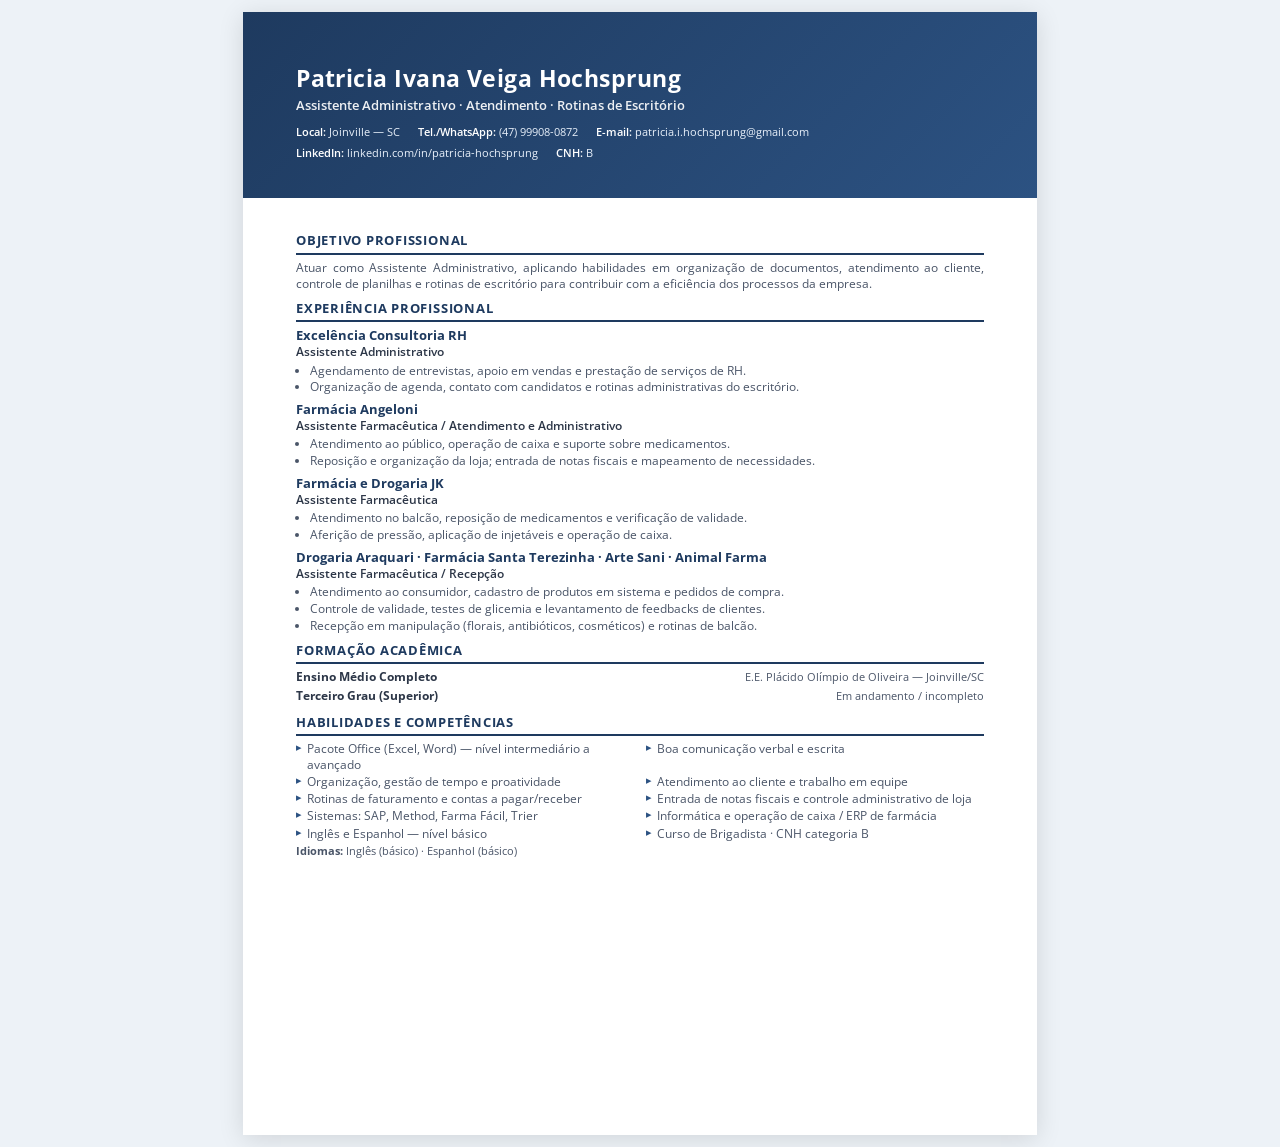
==== index.html @ de4c7642 "att" ====
<!DOCTYPE html>
<html lang="pt-BR">
<head>
  <meta charset="UTF-8">
  <meta name="viewport" content="width=device-width, initial-scale=1.0">
  <meta name="description" content="Currículo de Patricia Ivana Veiga Hochsprung — Assistente Administrativo">
  <title>Patricia Ivana Veiga Hochsprung — Currículo</title>
  <link rel="preconnect" href="https://fonts.googleapis.com">
  <link rel="preconnect" href="https://fonts.gstatic.com" crossorigin>
  <link href="https://fonts.googleapis.com/css2?family=Open+Sans:wght@400;600;700&display=swap" rel="stylesheet">
  <style>
    *, *::before, *::after { box-sizing: border-box; margin: 0; padding: 0; }

    :root {
      --azul: #1e3a5f;
      --azul-claro: #2c5282;
      --texto: #2d3748;
      --texto-suave: #4a5568;
      --borda: #e2e8f0;
      --fundo: #ffffff;
    }

    html {
      font-size: 9.5pt;
      -webkit-print-color-adjust: exact;
      print-color-adjust: exact;
    }

    body {
      font-family: "Open Sans", Arial, Helvetica, sans-serif;
      color: var(--texto);
      background: #edf2f7;
      line-height: 1.35;
    }

    .sheet {
      width: 210mm;
      min-height: 297mm;
      max-height: 297mm;
      margin: 12px auto;
      background: var(--fundo);
      box-shadow: 0 4px 24px rgba(0, 0, 0, 0.12);
      overflow: hidden;
      display: flex;
      flex-direction: column;
    }

    /* Cabeçalho */
    header {
      background: linear-gradient(135deg, var(--azul) 0%, var(--azul-claro) 100%);
      color: #fff;
      padding: 14mm 14mm 10mm;
      flex-shrink: 0;
    }

    header h1 {
      font-size: 17pt;
      font-weight: 700;
      letter-spacing: 0.02em;
      line-height: 1.2;
      margin-bottom: 4px;
    }

    header .titulo-cargo {
      font-size: 10pt;
      font-weight: 600;
      opacity: 0.92;
      margin-bottom: 10px;
    }

    .contato {
      display: flex;
      flex-wrap: wrap;
      gap: 6px 18px;
      font-size: 8.5pt;
      font-weight: 400;
    }

    .contato span,
    .contato a {
      color: #e8f0fa;
      text-decoration: none;
      white-space: nowrap;
    }

    .contato a:hover { text-decoration: underline; }

    .contato strong {
      color: #fff;
      font-weight: 600;
    }

    /* Corpo */
    main {
      padding: 9mm 14mm 11mm;
      flex: 1;
      display: flex;
      flex-direction: column;
      gap: 7px;
    }

    section h2 {
      font-size: 9.5pt;
      font-weight: 700;
      color: var(--azul);
      text-transform: uppercase;
      letter-spacing: 0.06em;
      border-bottom: 2px solid var(--azul);
      padding-bottom: 3px;
      margin-bottom: 5px;
    }

    section p,
    section li {
      font-size: 9pt;
      color: var(--texto);
    }

    .objetivo p {
      text-align: justify;
      color: var(--texto-suave);
      line-height: 1.4;
    }

    /* Experiência */
    .exp-item {
      margin-bottom: 6px;
    }

    .exp-item:last-child { margin-bottom: 0; }

    .exp-cabecalho {
      display: flex;
      justify-content: space-between;
      align-items: baseline;
      gap: 8px;
      flex-wrap: wrap;
      margin-bottom: 2px;
    }

    .exp-empresa {
      font-weight: 700;
      font-size: 9.5pt;
      color: var(--azul);
    }

    .exp-cargo {
      font-weight: 600;
      font-size: 9pt;
      color: var(--texto);
    }

    .exp-periodo {
      font-size: 8pt;
      color: var(--texto-suave);
      white-space: nowrap;
    }

    .exp-item ul {
      margin-left: 14px;
      padding-left: 0;
    }

    .exp-item li {
      margin-bottom: 1px;
      color: var(--texto-suave);
      line-height: 1.32;
    }

    /* Formação */
    .formacao-linha {
      display: flex;
      justify-content: space-between;
      align-items: baseline;
      gap: 6px;
      flex-wrap: wrap;
      font-size: 9pt;
      margin-bottom: 3px;
    }

    .formacao-linha strong { color: var(--texto); }

    .formacao-inst {
      color: var(--texto-suave);
      font-size: 8.5pt;
    }

    /* Habilidades em duas colunas */
    .skills-grid {
      display: grid;
      grid-template-columns: 1fr 1fr;
      gap: 2px 12px;
      list-style: none;
    }

    .skills-grid li {
      position: relative;
      padding-left: 11px;
      font-size: 8.8pt;
      color: var(--texto-suave);
      line-height: 1.3;
    }

    .skills-grid li::before {
      content: "▸";
      position: absolute;
      left: 0;
      color: var(--azul-claro);
      font-size: 8pt;
    }

    .extras {
      font-size: 8.5pt;
      color: var(--texto-suave);
      margin-top: 2px;
    }

    .extras span {
      display: inline-block;
      margin-right: 10px;
    }

    @page {
      size: A4 portrait;
      margin: 0;
    }

    @media print {
      body {
        background: #fff;
        margin: 0;
      }

      .sheet {
        width: 210mm;
        height: 297mm;
        max-height: 297mm;
        margin: 0;
        box-shadow: none;
        page-break-after: avoid;
        page-break-inside: avoid;
      }
    }

    @media screen and (max-width: 220mm) {
      .sheet {
        width: 100%;
        min-height: auto;
        max-height: none;
      }
    }
  </style>
</head>
<body>
  <article class="sheet">
    <header>
      <h1>Patricia Ivana Veiga Hochsprung</h1>
      <p class="titulo-cargo">Assistente Administrativo · Atendimento · Rotinas de Escritório</p>
      <div class="contato">
        <span><strong>Local:</strong> Joinville — SC</span>
        <span><strong>Tel./WhatsApp:</strong> <a href="tel:+55479999080872">(47) 99908-0872</a></span>
        <span><strong>E-mail:</strong> <a href="mailto:patricia.i.hochsprung@gmail.com">patricia.i.hochsprung@gmail.com</a></span>
        <span><strong>LinkedIn:</strong> <a href="https://www.linkedin.com/in/patricia-hochsprung" target="_blank" rel="noopener">linkedin.com/in/patricia-hochsprung</a></span>
        <span><strong>CNH:</strong> B</span>
      </div>
    </header>

    <main>
      <section class="objetivo">
        <h2>Objetivo Profissional</h2>
        <p>Atuar como Assistente Administrativo, aplicando habilidades em organização de documentos, atendimento ao cliente, controle de planilhas e rotinas de escritório para contribuir com a eficiência dos processos da empresa.</p>
      </section>

      <section>
        <h2>Experiência Profissional</h2>

        <div class="exp-item">
          <div class="exp-cabecalho">
            <div>
              <div class="exp-empresa">Excelência Consultoria RH</div>
              <div class="exp-cargo">Assistente Administrativo</div>
            </div>
          </div>
          <ul>
            <li>Agendamento de entrevistas, apoio em vendas e prestação de serviços de RH.</li>
            <li>Organização de agenda, contato com candidatos e rotinas administrativas do escritório.</li>
          </ul>
        </div>

        <div class="exp-item">
          <div class="exp-cabecalho">
            <div>
              <div class="exp-empresa">Farmácia Angeloni</div>
              <div class="exp-cargo">Assistente Farmacêutica / Atendimento e Administrativo</div>
            </div>
          </div>
          <ul>
            <li>Atendimento ao público, operação de caixa e suporte sobre medicamentos.</li>
            <li>Reposição e organização da loja; entrada de notas fiscais e mapeamento de necessidades.</li>
          </ul>
        </div>

        <div class="exp-item">
          <div class="exp-cabecalho">
            <div>
              <div class="exp-empresa">Farmácia e Drogaria JK</div>
              <div class="exp-cargo">Assistente Farmacêutica</div>
            </div>
          </div>
          <ul>
            <li>Atendimento no balcão, reposição de medicamentos e verificação de validade.</li>
            <li>Aferição de pressão, aplicação de injetáveis e operação de caixa.</li>
          </ul>
        </div>

        <div class="exp-item">
          <div class="exp-cabecalho">
            <div>
              <div class="exp-empresa">Drogaria Araquari · Farmácia Santa Terezinha · Arte Sani · Animal Farma</div>
              <div class="exp-cargo">Assistente Farmacêutica / Recepção</div>
            </div>
          </div>
          <ul>
            <li>Atendimento ao consumidor, cadastro de produtos em sistema e pedidos de compra.</li>
            <li>Controle de validade, testes de glicemia e levantamento de feedbacks de clientes.</li>
            <li>Recepção em manipulação (florais, antibióticos, cosméticos) e rotinas de balcão.</li>
          </ul>
        </div>
      </section>

      <section>
        <h2>Formação Acadêmica</h2>
        <div class="formacao-linha">
          <strong>Ensino Médio Completo</strong>
          <span class="formacao-inst">E.E. Plácido Olímpio de Oliveira — Joinville/SC</span>
        </div>
        <div class="formacao-linha">
          <strong>Terceiro Grau (Superior)</strong>
          <span class="formacao-inst">Em andamento / incompleto</span>
        </div>
      </section>

      <section>
        <h2>Habilidades e Competências</h2>
        <ul class="skills-grid">
          <li>Pacote Office (Excel, Word) — nível intermediário a avançado</li>
          <li>Boa comunicação verbal e escrita</li>
          <li>Organização, gestão de tempo e proatividade</li>
          <li>Atendimento ao cliente e trabalho em equipe</li>
          <li>Rotinas de faturamento e contas a pagar/receber</li>
          <li>Entrada de notas fiscais e controle administrativo de loja</li>
          <li>Sistemas: SAP, Method, Farma Fácil, Trier</li>
          <li>Informática e operação de caixa / ERP de farmácia</li>
          <li>Inglês e Espanhol — nível básico</li>
          <li>Curso de Brigadista · CNH categoria B</li>
        </ul>
        <p class="extras">
          <span><strong>Idiomas:</strong> Inglês (básico) · Espanhol (básico)</span>
        </p>
      </section>
    </main>
  </article>
</body>
</html>
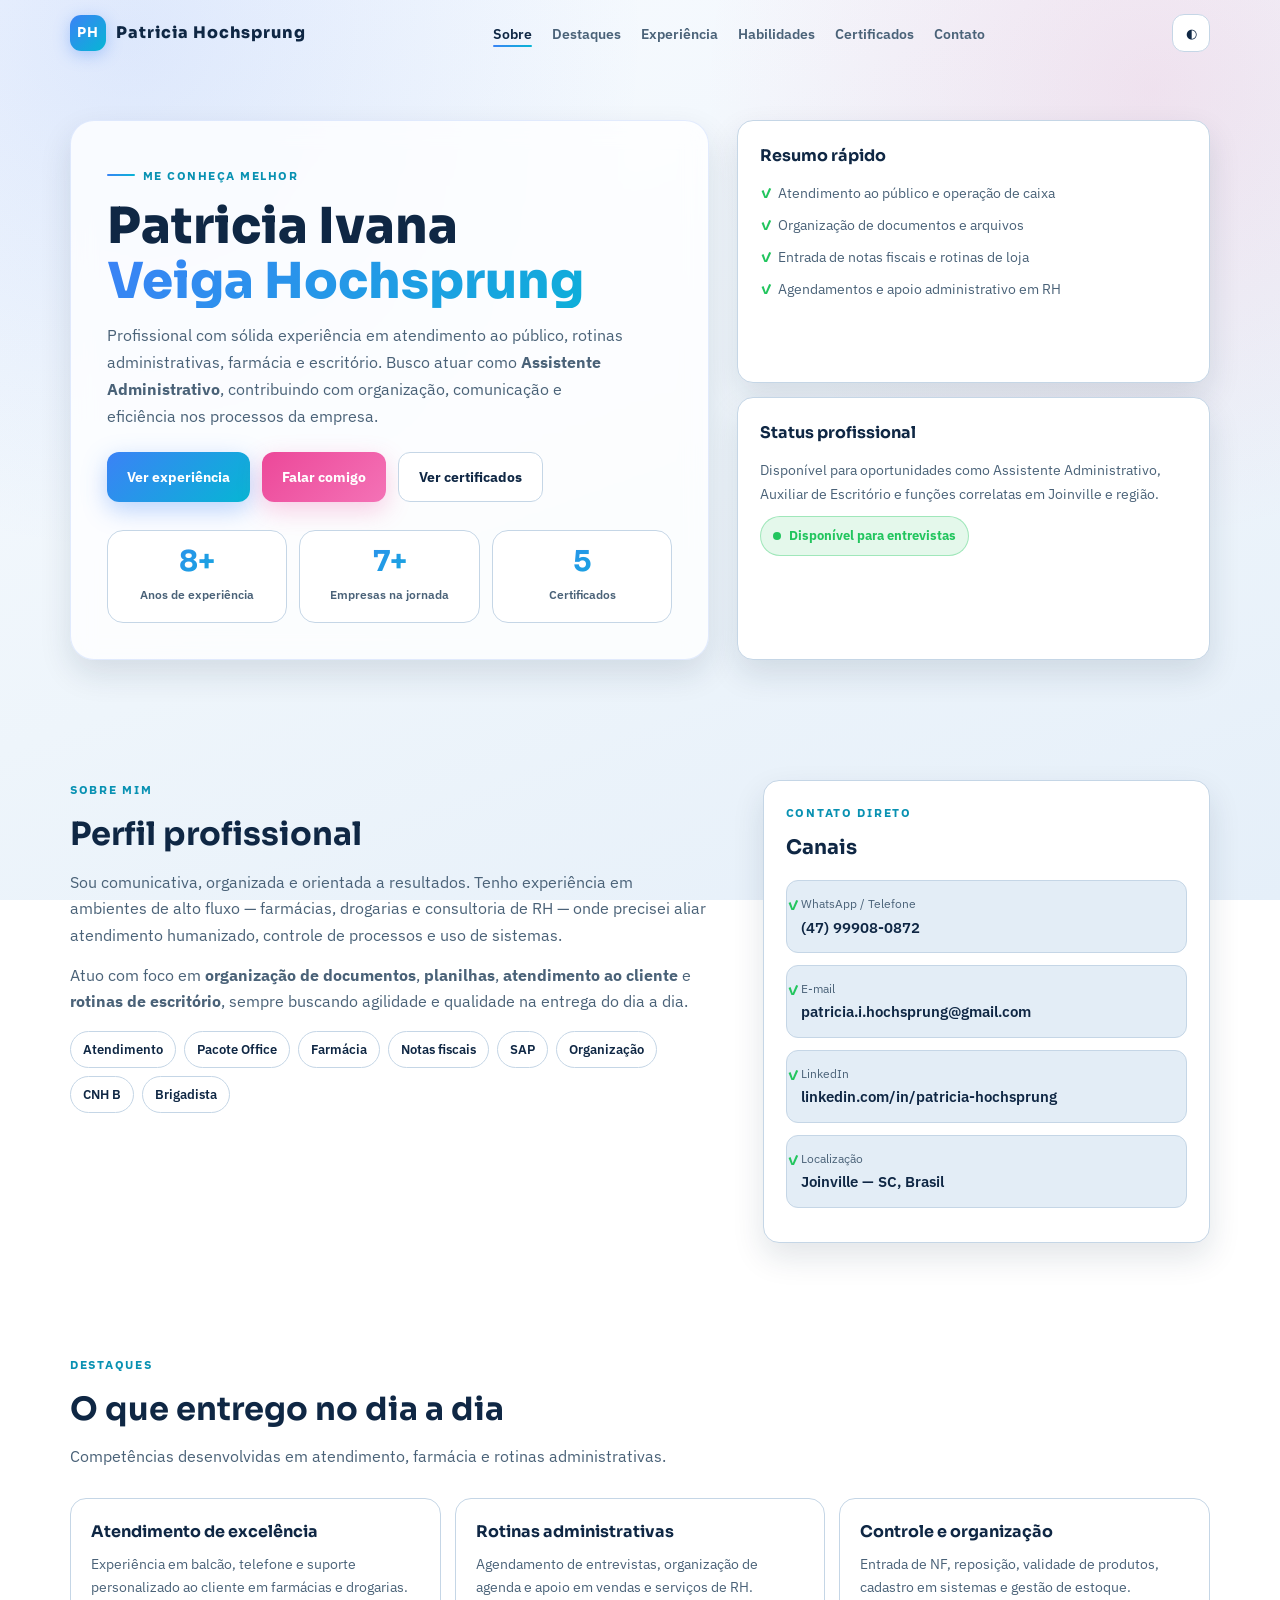
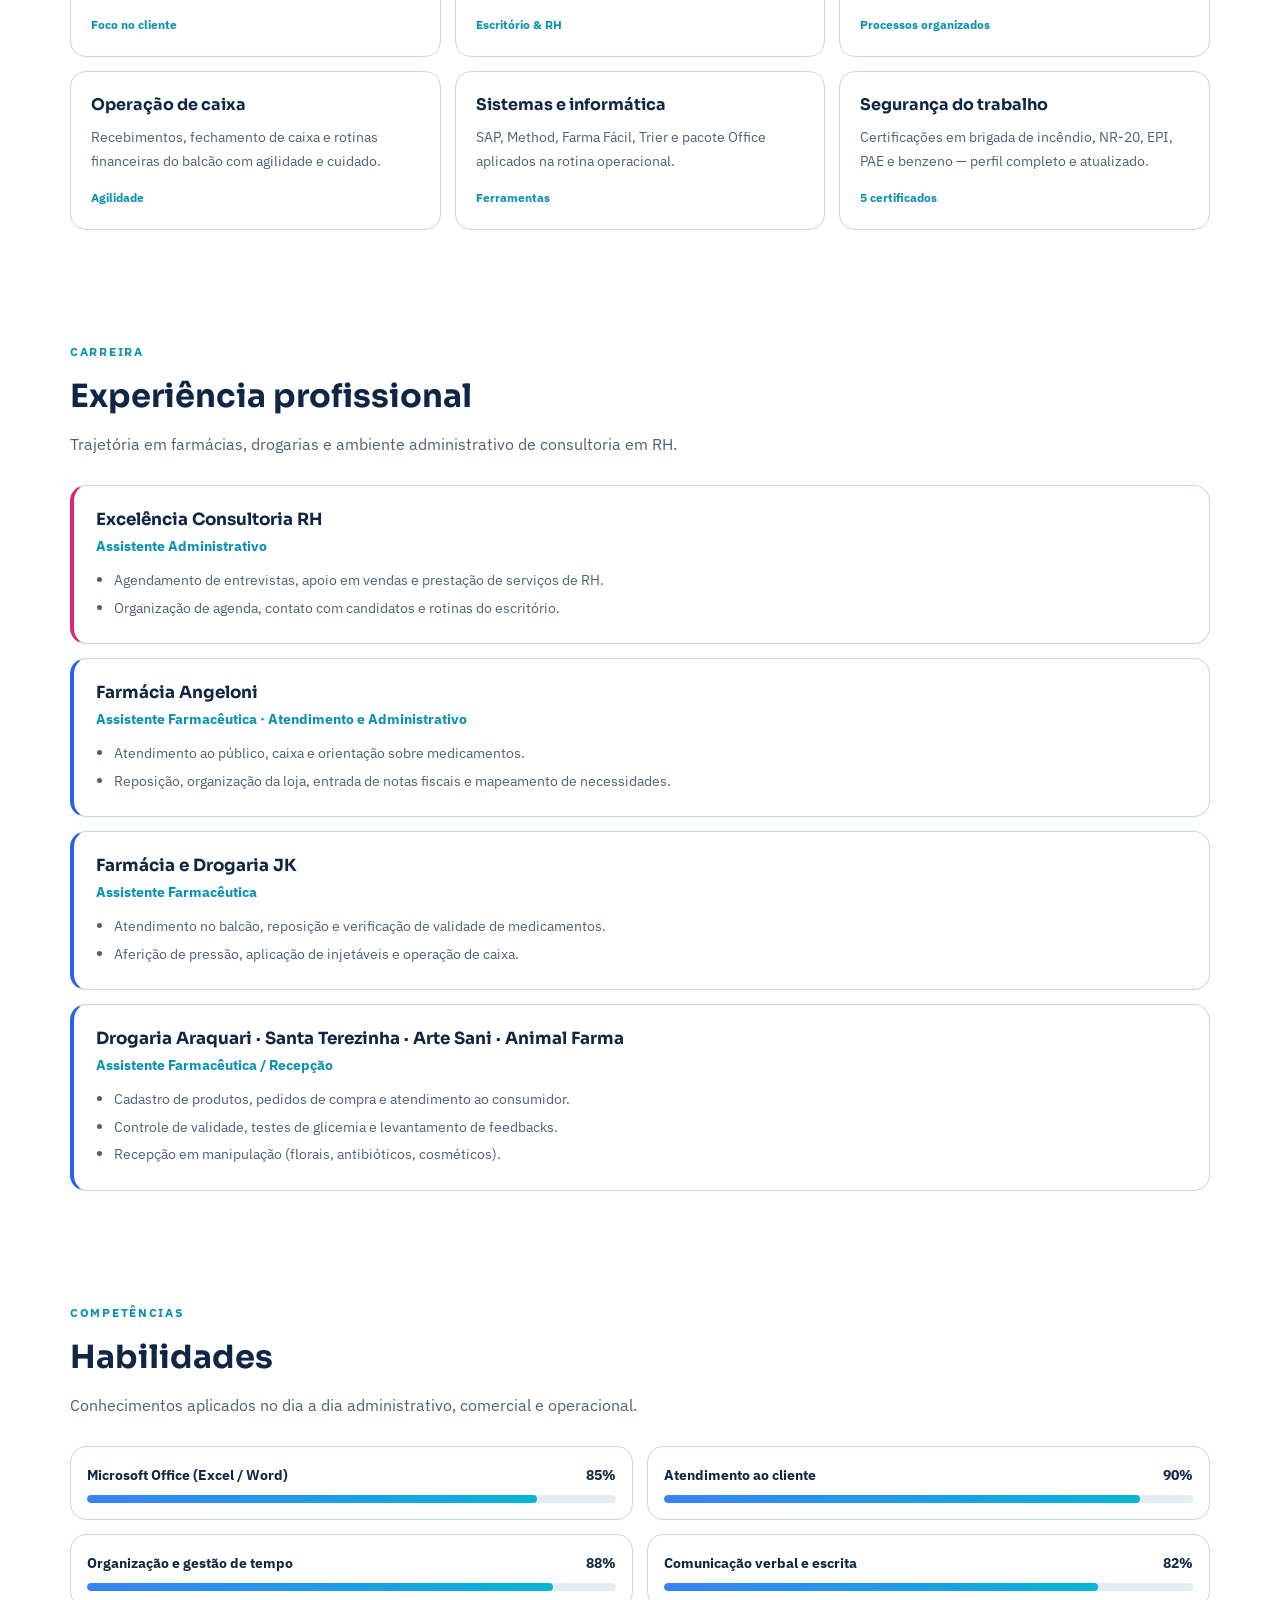
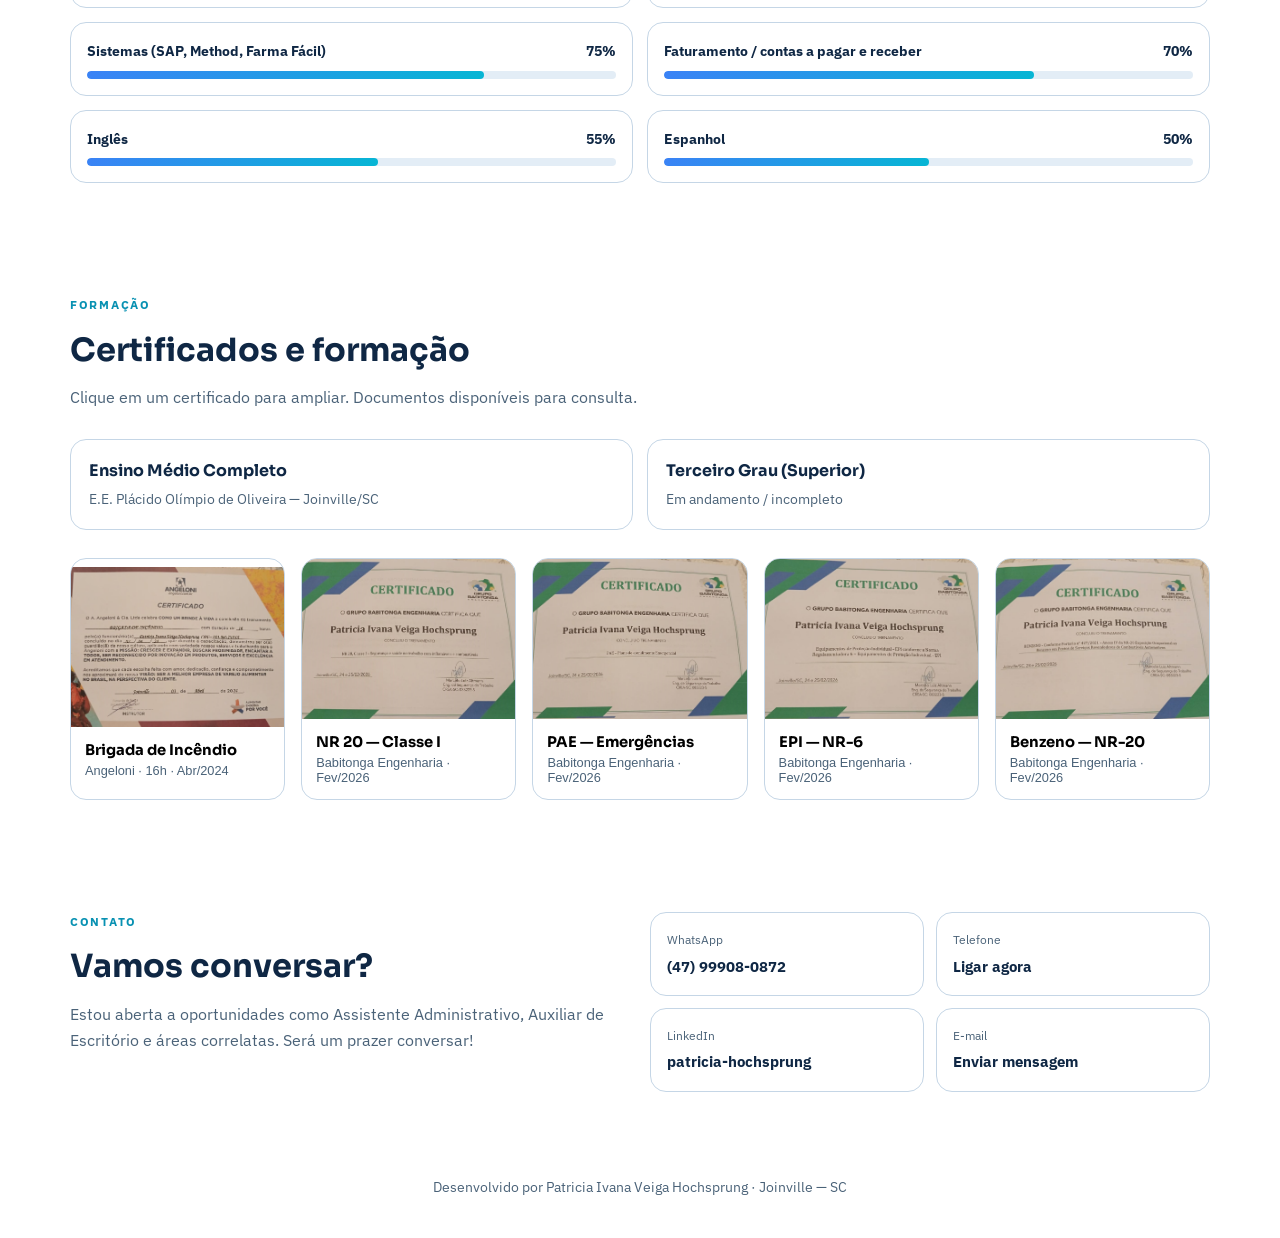
==== commit ae33485a: "att" ====
--- a/index.html
+++ b/index.html
@@ -3,362 +3,435 @@
 <head>
   <meta charset="UTF-8">
   <meta name="viewport" content="width=device-width, initial-scale=1.0">
-  <meta name="description" content="Currículo de Patricia Ivana Veiga Hochsprung — Assistente Administrativo">
-  <title>Patricia Ivana Veiga Hochsprung — Currículo</title>
+  <meta name="description" content="Patricia Ivana Veiga Hochsprung — Assistente Administrativo em Joinville/SC. Experiência em atendimento, rotinas de escritório e farmácia.">
+  <title>Patricia Hochsprung | Assistente Administrativo</title>
   <link rel="preconnect" href="https://fonts.googleapis.com">
   <link rel="preconnect" href="https://fonts.gstatic.com" crossorigin>
-  <link href="https://fonts.googleapis.com/css2?family=Open+Sans:wght@400;600;700&display=swap" rel="stylesheet">
-  <style>
-    *, *::before, *::after { box-sizing: border-box; margin: 0; padding: 0; }
-
-    :root {
-      --azul: #1e3a5f;
-      --azul-claro: #2c5282;
-      --texto: #2d3748;
-      --texto-suave: #4a5568;
-      --borda: #e2e8f0;
-      --fundo: #ffffff;
-    }
-
-    html {
-      font-size: 9.5pt;
-      -webkit-print-color-adjust: exact;
-      print-color-adjust: exact;
-    }
-
-    body {
-      font-family: "Open Sans", Arial, Helvetica, sans-serif;
-      color: var(--texto);
-      background: #edf2f7;
-      line-height: 1.35;
-    }
-
-    .sheet {
-      width: 210mm;
-      min-height: 297mm;
-      max-height: 297mm;
-      margin: 12px auto;
-      background: var(--fundo);
-      box-shadow: 0 4px 24px rgba(0, 0, 0, 0.12);
-      overflow: hidden;
-      display: flex;
-      flex-direction: column;
-    }
-
-    /* Cabeçalho */
-    header {
-      background: linear-gradient(135deg, var(--azul) 0%, var(--azul-claro) 100%);
-      color: #fff;
-      padding: 14mm 14mm 10mm;
-      flex-shrink: 0;
-    }
-
-    header h1 {
-      font-size: 17pt;
-      font-weight: 700;
-      letter-spacing: 0.02em;
-      line-height: 1.2;
-      margin-bottom: 4px;
-    }
-
-    header .titulo-cargo {
-      font-size: 10pt;
-      font-weight: 600;
-      opacity: 0.92;
-      margin-bottom: 10px;
-    }
-
-    .contato {
-      display: flex;
-      flex-wrap: wrap;
-      gap: 6px 18px;
-      font-size: 8.5pt;
-      font-weight: 400;
-    }
-
-    .contato span,
-    .contato a {
-      color: #e8f0fa;
-      text-decoration: none;
-      white-space: nowrap;
-    }
-
-    .contato a:hover { text-decoration: underline; }
-
-    .contato strong {
-      color: #fff;
-      font-weight: 600;
-    }
-
-    /* Corpo */
-    main {
-      padding: 9mm 14mm 11mm;
-      flex: 1;
-      display: flex;
-      flex-direction: column;
-      gap: 7px;
-    }
-
-    section h2 {
-      font-size: 9.5pt;
-      font-weight: 700;
-      color: var(--azul);
-      text-transform: uppercase;
-      letter-spacing: 0.06em;
-      border-bottom: 2px solid var(--azul);
-      padding-bottom: 3px;
-      margin-bottom: 5px;
-    }
-
-    section p,
-    section li {
-      font-size: 9pt;
-      color: var(--texto);
-    }
-
-    .objetivo p {
-      text-align: justify;
-      color: var(--texto-suave);
-      line-height: 1.4;
-    }
-
-    /* Experiência */
-    .exp-item {
-      margin-bottom: 6px;
-    }
-
-    .exp-item:last-child { margin-bottom: 0; }
-
-    .exp-cabecalho {
-      display: flex;
-      justify-content: space-between;
-      align-items: baseline;
-      gap: 8px;
-      flex-wrap: wrap;
-      margin-bottom: 2px;
-    }
-
-    .exp-empresa {
-      font-weight: 700;
-      font-size: 9.5pt;
-      color: var(--azul);
-    }
-
-    .exp-cargo {
-      font-weight: 600;
-      font-size: 9pt;
-      color: var(--texto);
-    }
-
-    .exp-periodo {
-      font-size: 8pt;
-      color: var(--texto-suave);
-      white-space: nowrap;
-    }
-
-    .exp-item ul {
-      margin-left: 14px;
-      padding-left: 0;
-    }
-
-    .exp-item li {
-      margin-bottom: 1px;
-      color: var(--texto-suave);
-      line-height: 1.32;
-    }
-
-    /* Formação */
-    .formacao-linha {
-      display: flex;
-      justify-content: space-between;
-      align-items: baseline;
-      gap: 6px;
-      flex-wrap: wrap;
-      font-size: 9pt;
-      margin-bottom: 3px;
-    }
-
-    .formacao-linha strong { color: var(--texto); }
-
-    .formacao-inst {
-      color: var(--texto-suave);
-      font-size: 8.5pt;
-    }
-
-    /* Habilidades em duas colunas */
-    .skills-grid {
-      display: grid;
-      grid-template-columns: 1fr 1fr;
-      gap: 2px 12px;
-      list-style: none;
-    }
-
-    .skills-grid li {
-      position: relative;
-      padding-left: 11px;
-      font-size: 8.8pt;
-      color: var(--texto-suave);
-      line-height: 1.3;
-    }
-
-    .skills-grid li::before {
-      content: "▸";
-      position: absolute;
-      left: 0;
-      color: var(--azul-claro);
-      font-size: 8pt;
-    }
-
-    .extras {
-      font-size: 8.5pt;
-      color: var(--texto-suave);
-      margin-top: 2px;
-    }
-
-    .extras span {
-      display: inline-block;
-      margin-right: 10px;
-    }
-
-    @page {
-      size: A4 portrait;
-      margin: 0;
-    }
-
-    @media print {
-      body {
-        background: #fff;
-        margin: 0;
-      }
-
-      .sheet {
-        width: 210mm;
-        height: 297mm;
-        max-height: 297mm;
-        margin: 0;
-        box-shadow: none;
-        page-break-after: avoid;
-        page-break-inside: avoid;
-      }
-    }
-
-    @media screen and (max-width: 220mm) {
-      .sheet {
-        width: 100%;
-        min-height: auto;
-        max-height: none;
-      }
-    }
-  </style>
+  <link href="https://fonts.googleapis.com/css2?family=IBM+Plex+Sans:wght@400;500;600;700&family=Sora:wght@600;700;800&display=swap" rel="stylesheet">
+  <link rel="stylesheet" href="assets/css/style.css">
 </head>
-<body>
-  <article class="sheet">
-    <header>
-      <h1>Patricia Ivana Veiga Hochsprung</h1>
-      <p class="titulo-cargo">Assistente Administrativo · Atendimento · Rotinas de Escritório</p>
-      <div class="contato">
-        <span><strong>Local:</strong> Joinville — SC</span>
-        <span><strong>Tel./WhatsApp:</strong> <a href="tel:+55479999080872">(47) 99908-0872</a></span>
-        <span><strong>E-mail:</strong> <a href="mailto:patricia.i.hochsprung@gmail.com">patricia.i.hochsprung@gmail.com</a></span>
-        <span><strong>LinkedIn:</strong> <a href="https://www.linkedin.com/in/patricia-hochsprung" target="_blank" rel="noopener">linkedin.com/in/patricia-hochsprung</a></span>
-        <span><strong>CNH:</strong> B</span>
-      </div>
-    </header>
-
-    <main>
-      <section class="objetivo">
-        <h2>Objetivo Profissional</h2>
-        <p>Atuar como Assistente Administrativo, aplicando habilidades em organização de documentos, atendimento ao cliente, controle de planilhas e rotinas de escritório para contribuir com a eficiência dos processos da empresa.</p>
-      </section>
-
-      <section>
-        <h2>Experiência Profissional</h2>
-
-        <div class="exp-item">
-          <div class="exp-cabecalho">
-            <div>
-              <div class="exp-empresa">Excelência Consultoria RH</div>
-              <div class="exp-cargo">Assistente Administrativo</div>
-            </div>
-          </div>
+<body data-theme="dark">
+  <div class="scroll-progress" aria-hidden="true"></div>
+
+  <nav>
+    <div class="nav-wrap">
+      <a class="logo" href="#top">
+        <span class="logo-badge">PH</span>
+        Patricia Hochsprung
+      </a>
+      <ul class="nav-links">
+        <li><a href="#sobre" class="active">Sobre</a></li>
+        <li><a href="#destaques">Destaques</a></li>
+        <li><a href="#experiencia">Experiência</a></li>
+        <li><a href="#habilidades">Habilidades</a></li>
+        <li><a href="#certificados">Certificados</a></li>
+        <li><a href="#contato">Contato</a></li>
+      </ul>
+      <div class="nav-actions">
+        <button class="icon-btn" type="button" data-theme-toggle aria-label="Alternar tema claro/escuro">◐</button>
+        <button class="menu-btn" type="button" data-menu-toggle aria-expanded="false" aria-label="Abrir menu">☰</button>
+      </div>
+    </div>
+  </nav>
+
+  <header class="hero" id="top">
+    <div class="container hero-grid">
+      <div class="hero-main">
+        <p class="eyebrow">Me conheça melhor</p>
+        <h1>
+          Patricia Ivana
+          <span>Veiga Hochsprung</span>
+        </h1>
+        <p class="hero-lead">
+          Profissional com sólida experiência em atendimento ao público, rotinas administrativas,
+          farmácia e escritório. Busco atuar como <strong>Assistente Administrativo</strong>,
+          contribuindo com organização, comunicação e eficiência nos processos da empresa.
+        </p>
+        <div class="hero-actions">
+          <a class="btn btn-primary" href="#experiencia">Ver experiência</a>
+          <a class="btn btn-whatsapp" href="https://wa.me/55479999080872" target="_blank" rel="noopener">Falar comigo</a>
+          <a class="btn btn-secondary" href="#certificados">Ver certificados</a>
+        </div>
+        <div class="stats">
+          <div class="stat">
+            <strong data-count="8" data-suffix="+">0</strong>
+            <span>Anos de experiência</span>
+          </div>
+          <div class="stat">
+            <strong data-count="7" data-suffix="+">0</strong>
+            <span>Empresas na jornada</span>
+          </div>
+          <div class="stat">
+            <strong data-count="5">0</strong>
+            <span>Certificados</span>
+          </div>
+        </div>
+      </div>
+
+      <aside class="hero-side">
+        <div class="glass-card">
+          <h3>Resumo rápido</h3>
           <ul>
-            <li>Agendamento de entrevistas, apoio em vendas e prestação de serviços de RH.</li>
-            <li>Organização de agenda, contato com candidatos e rotinas administrativas do escritório.</li>
+            <li>Atendimento ao público e operação de caixa</li>
+            <li>Organização de documentos e arquivos</li>
+            <li>Entrada de notas fiscais e rotinas de loja</li>
+            <li>Agendamentos e apoio administrativo em RH</li>
           </ul>
         </div>
-
-        <div class="exp-item">
-          <div class="exp-cabecalho">
-            <div>
-              <div class="exp-empresa">Farmácia Angeloni</div>
-              <div class="exp-cargo">Assistente Farmacêutica / Atendimento e Administrativo</div>
-            </div>
-          </div>
-          <ul>
-            <li>Atendimento ao público, operação de caixa e suporte sobre medicamentos.</li>
-            <li>Reposição e organização da loja; entrada de notas fiscais e mapeamento de necessidades.</li>
+        <div class="glass-card">
+          <h3>Status profissional</h3>
+          <p style="color: var(--muted); font-size: 0.9rem;">
+            Disponível para oportunidades como Assistente Administrativo, Auxiliar de Escritório
+            e funções correlatas em Joinville e região.
+          </p>
+          <span class="status-pill">Disponível para entrevistas</span>
+        </div>
+      </aside>
+    </div>
+  </header>
+
+  <main>
+    <section id="sobre">
+      <div class="container grid-2">
+        <div class="section-head about-text">
+          <p class="label">Sobre mim</p>
+          <h2>Perfil profissional</h2>
+          <p>
+            Sou comunicativa, organizada e orientada a resultados. Tenho experiência em ambientes
+            de alto fluxo — farmácias, drogarias e consultoria de RH — onde precisei aliar
+            atendimento humanizado, controle de processos e uso de sistemas.
+          </p>
+          <p>
+            Atuo com foco em <strong>organização de documentos</strong>, <strong>planilhas</strong>,
+            <strong>atendimento ao cliente</strong> e <strong>rotinas de escritório</strong>,
+            sempre buscando agilidade e qualidade na entrega do dia a dia.
+          </p>
+          <div class="tags">
+            <span class="tag">Atendimento</span>
+            <span class="tag">Pacote Office</span>
+            <span class="tag">Farmácia</span>
+            <span class="tag">Notas fiscais</span>
+            <span class="tag">SAP</span>
+            <span class="tag">Organização</span>
+            <span class="tag">CNH B</span>
+            <span class="tag">Brigadista</span>
+          </div>
+        </div>
+        <div class="glass-card">
+          <div class="section-head" style="margin-bottom: 16px;">
+            <p class="label">Contato direto</p>
+            <h2 style="font-size: 1.25rem;">Canais</h2>
+          </div>
+          <ul class="contact-list">
+            <li>
+              <small>WhatsApp / Telefone</small>
+              <a href="tel:+55479999080872">(47) 99908-0872</a>
+            </li>
+            <li>
+              <small>E-mail</small>
+              <a href="mailto:patricia.i.hochsprung@gmail.com">patricia.i.hochsprung@gmail.com</a>
+            </li>
+            <li>
+              <small>LinkedIn</small>
+              <a href="https://www.linkedin.com/in/patricia-hochsprung" target="_blank" rel="noopener">linkedin.com/in/patricia-hochsprung</a>
+            </li>
+            <li>
+              <small>Localização</small>
+              <a href="#contato">Joinville — SC, Brasil</a>
+            </li>
           </ul>
         </div>
-
-        <div class="exp-item">
-          <div class="exp-cabecalho">
-            <div>
-              <div class="exp-empresa">Farmácia e Drogaria JK</div>
-              <div class="exp-cargo">Assistente Farmacêutica</div>
-            </div>
-          </div>
-          <ul>
-            <li>Atendimento no balcão, reposição de medicamentos e verificação de validade.</li>
-            <li>Aferição de pressão, aplicação de injetáveis e operação de caixa.</li>
-          </ul>
-        </div>
-
-        <div class="exp-item">
-          <div class="exp-cabecalho">
-            <div>
-              <div class="exp-empresa">Drogaria Araquari · Farmácia Santa Terezinha · Arte Sani · Animal Farma</div>
-              <div class="exp-cargo">Assistente Farmacêutica / Recepção</div>
-            </div>
-          </div>
-          <ul>
-            <li>Atendimento ao consumidor, cadastro de produtos em sistema e pedidos de compra.</li>
-            <li>Controle de validade, testes de glicemia e levantamento de feedbacks de clientes.</li>
-            <li>Recepção em manipulação (florais, antibióticos, cosméticos) e rotinas de balcão.</li>
-          </ul>
-        </div>
-      </section>
-
-      <section>
-        <h2>Formação Acadêmica</h2>
-        <div class="formacao-linha">
-          <strong>Ensino Médio Completo</strong>
-          <span class="formacao-inst">E.E. Plácido Olímpio de Oliveira — Joinville/SC</span>
-        </div>
-        <div class="formacao-linha">
-          <strong>Terceiro Grau (Superior)</strong>
-          <span class="formacao-inst">Em andamento / incompleto</span>
-        </div>
-      </section>
-
-      <section>
-        <h2>Habilidades e Competências</h2>
-        <ul class="skills-grid">
-          <li>Pacote Office (Excel, Word) — nível intermediário a avançado</li>
-          <li>Boa comunicação verbal e escrita</li>
-          <li>Organização, gestão de tempo e proatividade</li>
-          <li>Atendimento ao cliente e trabalho em equipe</li>
-          <li>Rotinas de faturamento e contas a pagar/receber</li>
-          <li>Entrada de notas fiscais e controle administrativo de loja</li>
-          <li>Sistemas: SAP, Method, Farma Fácil, Trier</li>
-          <li>Informática e operação de caixa / ERP de farmácia</li>
-          <li>Inglês e Espanhol — nível básico</li>
-          <li>Curso de Brigadista · CNH categoria B</li>
-        </ul>
-        <p class="extras">
-          <span><strong>Idiomas:</strong> Inglês (básico) · Espanhol (básico)</span>
-        </p>
-      </section>
-    </main>
-  </article>
+      </div>
+    </section>
+
+    <section id="destaques">
+      <div class="container">
+        <div class="section-head">
+          <p class="label">Destaques</p>
+          <h2>O que entrego no dia a dia</h2>
+          <p>Competências desenvolvidas em atendimento, farmácia e rotinas administrativas.</p>
+        </div>
+        <div class="highlights">
+          <article class="highlight">
+            <h3>Atendimento de excelência</h3>
+            <p>Experiência em balcão, telefone e suporte personalizado ao cliente em farmácias e drogarias.</p>
+            <span class="badge">Foco no cliente</span>
+          </article>
+          <article class="highlight">
+            <h3>Rotinas administrativas</h3>
+            <p>Agendamento de entrevistas, organização de agenda e apoio em vendas e serviços de RH.</p>
+            <span class="badge">Escritório &amp; RH</span>
+          </article>
+          <article class="highlight">
+            <h3>Controle e organização</h3>
+            <p>Entrada de NF, reposição, validade de produtos, cadastro em sistemas e gestão de estoque.</p>
+            <span class="badge">Processos organizados</span>
+          </article>
+          <article class="highlight">
+            <h3>Operação de caixa</h3>
+            <p>Recebimentos, fechamento de caixa e rotinas financeiras do balcão com agilidade e cuidado.</p>
+            <span class="badge">Agilidade</span>
+          </article>
+          <article class="highlight">
+            <h3>Sistemas e informática</h3>
+            <p>SAP, Method, Farma Fácil, Trier e pacote Office aplicados na rotina operacional.</p>
+            <span class="badge">Ferramentas</span>
+          </article>
+          <article class="highlight">
+            <h3>Segurança do trabalho</h3>
+            <p>Certificações em brigada de incêndio, NR-20, EPI, PAE e benzeno — perfil completo e atualizado.</p>
+            <span class="badge">5 certificados</span>
+          </article>
+        </div>
+      </div>
+    </section>
+
+    <section id="experiencia">
+      <div class="container">
+        <div class="section-head">
+          <p class="label">Carreira</p>
+          <h2>Experiência profissional</h2>
+          <p>Trajetória em farmácias, drogarias e ambiente administrativo de consultoria em RH.</p>
+        </div>
+        <div class="timeline">
+          <article class="timeline-item featured">
+            <div class="timeline-top">
+              <div>
+                <h3>Excelência Consultoria RH</h3>
+                <p class="role">Assistente Administrativo</p>
+              </div>
+            </div>
+            <ul>
+              <li>Agendamento de entrevistas, apoio em vendas e prestação de serviços de RH.</li>
+              <li>Organização de agenda, contato com candidatos e rotinas do escritório.</li>
+            </ul>
+          </article>
+
+          <article class="timeline-item">
+            <div class="timeline-top">
+              <div>
+                <h3>Farmácia Angeloni</h3>
+                <p class="role">Assistente Farmacêutica · Atendimento e Administrativo</p>
+              </div>
+            </div>
+            <ul>
+              <li>Atendimento ao público, caixa e orientação sobre medicamentos.</li>
+              <li>Reposição, organização da loja, entrada de notas fiscais e mapeamento de necessidades.</li>
+            </ul>
+          </article>
+
+          <article class="timeline-item">
+            <div class="timeline-top">
+              <div>
+                <h3>Farmácia e Drogaria JK</h3>
+                <p class="role">Assistente Farmacêutica</p>
+              </div>
+            </div>
+            <ul>
+              <li>Atendimento no balcão, reposição e verificação de validade de medicamentos.</li>
+              <li>Aferição de pressão, aplicação de injetáveis e operação de caixa.</li>
+            </ul>
+          </article>
+
+          <article class="timeline-item">
+            <div class="timeline-top">
+              <div>
+                <h3>Drogaria Araquari · Santa Terezinha · Arte Sani · Animal Farma</h3>
+                <p class="role">Assistente Farmacêutica / Recepção</p>
+              </div>
+            </div>
+            <ul>
+              <li>Cadastro de produtos, pedidos de compra e atendimento ao consumidor.</li>
+              <li>Controle de validade, testes de glicemia e levantamento de feedbacks.</li>
+              <li>Recepção em manipulação (florais, antibióticos, cosméticos).</li>
+            </ul>
+          </article>
+        </div>
+      </div>
+    </section>
+
+    <section id="habilidades">
+      <div class="container">
+        <div class="section-head">
+          <p class="label">Competências</p>
+          <h2>Habilidades</h2>
+          <p>Conhecimentos aplicados no dia a dia administrativo, comercial e operacional.</p>
+        </div>
+        <div class="skills-grid">
+          <div class="skill" data-level="85">
+            <div class="skill-head"><span>Microsoft Office (Excel / Word)</span><span>85%</span></div>
+            <div class="skill-bar"><span></span></div>
+          </div>
+          <div class="skill" data-level="90">
+            <div class="skill-head"><span>Atendimento ao cliente</span><span>90%</span></div>
+            <div class="skill-bar"><span></span></div>
+          </div>
+          <div class="skill" data-level="88">
+            <div class="skill-head"><span>Organização e gestão de tempo</span><span>88%</span></div>
+            <div class="skill-bar"><span></span></div>
+          </div>
+          <div class="skill" data-level="82">
+            <div class="skill-head"><span>Comunicação verbal e escrita</span><span>82%</span></div>
+            <div class="skill-bar"><span></span></div>
+          </div>
+          <div class="skill" data-level="75">
+            <div class="skill-head"><span>Sistemas (SAP, Method, Farma Fácil)</span><span>75%</span></div>
+            <div class="skill-bar"><span></span></div>
+          </div>
+          <div class="skill" data-level="70">
+            <div class="skill-head"><span>Faturamento / contas a pagar e receber</span><span>70%</span></div>
+            <div class="skill-bar"><span></span></div>
+          </div>
+          <div class="skill" data-level="55">
+            <div class="skill-head"><span>Inglês</span><span>55%</span></div>
+            <div class="skill-bar"><span></span></div>
+          </div>
+          <div class="skill" data-level="50">
+            <div class="skill-head"><span>Espanhol</span><span>50%</span></div>
+            <div class="skill-bar"><span></span></div>
+          </div>
+        </div>
+      </div>
+    </section>
+
+    <section id="certificados">
+      <div class="container">
+        <div class="section-head">
+          <p class="label">Formação</p>
+          <h2>Certificados e formação</h2>
+          <p>Clique em um certificado para ampliar. Documentos disponíveis para consulta.</p>
+        </div>
+
+        <div class="edu-cards">
+          <article class="edu-card">
+            <h3>Ensino Médio Completo</h3>
+            <p>E.E. Plácido Olímpio de Oliveira — Joinville/SC</p>
+          </article>
+          <article class="edu-card">
+            <h3>Terceiro Grau (Superior)</h3>
+            <p>Em andamento / incompleto</p>
+          </article>
+        </div>
+
+        <div class="certs-grid">
+          <button type="button" class="cert-card" data-cert
+            data-src="public/1.jpeg"
+            data-title="Brigada de Incêndio — 16 horas"
+            data-desc="Angeloni &amp; Cia. Ltda · Joinville, abril/2024 · Programa Como um Brinde à Vida.">
+            <div class="cert-thumb">
+              <img src="public/1.jpeg" alt="Certificado Brigada de Incêndio" loading="lazy" width="400" height="300">
+            </div>
+            <div class="cert-body">
+              <h3>Brigada de Incêndio</h3>
+              <p>Angeloni · 16h · Abr/2024</p>
+            </div>
+          </button>
+
+          <button type="button" class="cert-card" data-cert
+            data-src="public/2.jpeg"
+            data-title="NR 20 — Classe I (Inflamáveis e Combustíveis)"
+            data-desc="Grupo Babitonga Engenharia · Joinville/SC · 24 e 25/02/2026.">
+            <div class="cert-thumb">
+              <img src="public/2.jpeg" alt="Certificado NR 20 Classe I" loading="lazy" width="400" height="300">
+            </div>
+            <div class="cert-body">
+              <h3>NR 20 — Classe I</h3>
+              <p>Babitonga Engenharia · Fev/2026</p>
+            </div>
+          </button>
+
+          <button type="button" class="cert-card" data-cert
+            data-src="public/3.jpeg"
+            data-title="PAE — Plano de Atendimento Emergencial"
+            data-desc="Grupo Babitonga Engenharia · Joinville/SC · 24 e 25/02/2026.">
+            <div class="cert-thumb">
+              <img src="public/3.jpeg" alt="Certificado PAE" loading="lazy" width="400" height="300">
+            </div>
+            <div class="cert-body">
+              <h3>PAE — Emergências</h3>
+              <p>Babitonga Engenharia · Fev/2026</p>
+            </div>
+          </button>
+
+          <button type="button" class="cert-card" data-cert
+            data-src="public/4.jpeg"
+            data-title="Treinamento de EPI — NR-6"
+            data-desc="Grupo Babitonga Engenharia · Equipamentos de Proteção Individual · Fev/2026.">
+            <div class="cert-thumb">
+              <img src="public/4.jpeg" alt="Certificado EPI NR-6" loading="lazy" width="400" height="300">
+            </div>
+            <div class="cert-body">
+              <h3>EPI — NR-6</h3>
+              <p>Babitonga Engenharia · Fev/2026</p>
+            </div>
+          </button>
+
+          <button type="button" class="cert-card" data-cert
+            data-src="public/5.jpeg"
+            data-title="Treinamento de Benzeno — NR-20 Anexo IV"
+            data-desc="Grupo Babitonga Engenharia · Portaria 427/2021 · Postos revendedores · Fev/2026.">
+            <div class="cert-thumb">
+              <img src="public/5.jpeg" alt="Certificado Benzeno NR-20" loading="lazy" width="400" height="300">
+            </div>
+            <div class="cert-body">
+              <h3>Benzeno — NR-20</h3>
+              <p>Babitonga Engenharia · Fev/2026</p>
+            </div>
+          </button>
+        </div>
+      </div>
+    </section>
+
+    <section id="contato">
+      <div class="container contact-grid">
+        <div class="section-head">
+          <p class="label">Contato</p>
+          <h2>Vamos conversar?</h2>
+          <p>
+            Estou aberta a oportunidades como Assistente Administrativo, Auxiliar de Escritório
+            e áreas correlatas. Será um prazer conversar!
+          </p>
+        </div>
+        <div class="contact-cards">
+          <a class="social-card" href="https://wa.me/55479999080872" target="_blank" rel="noopener">
+            <span>WhatsApp</span>
+            <strong>(47) 99908-0872</strong>
+          </a>
+          <a class="social-card" href="tel:+55479999080872">
+            <span>Telefone</span>
+            <strong>Ligar agora</strong>
+          </a>
+          <a class="social-card" href="https://www.linkedin.com/in/patricia-hochsprung" target="_blank" rel="noopener">
+            <span>LinkedIn</span>
+            <strong>patricia-hochsprung</strong>
+          </a>
+          <a class="social-card" href="mailto:patricia.i.hochsprung@gmail.com">
+            <span>E-mail</span>
+            <strong>Enviar mensagem</strong>
+          </a>
+        </div>
+      </div>
+    </section>
+  </main>
+
+  <footer>
+    <div class="container">
+      Desenvolvido por Patricia Ivana Veiga Hochsprung · Joinville — SC
+    </div>
+  </footer>
+
+  <div class="modal" id="cert-modal" role="dialog" aria-modal="true" aria-labelledby="modal-cert-title">
+    <div class="modal-backdrop" data-close-modal></div>
+    <div class="modal-panel">
+      <button type="button" class="modal-close" data-close-modal aria-label="Fechar">×</button>
+      <img src="" alt="">
+      <div class="modal-info">
+        <h3 class="modal-title" id="modal-cert-title"></h3>
+        <p class="modal-desc"></p>
+      </div>
+    </div>
+  </div>
+
+  <script src="assets/js/main.js" defer></script>
 </body>
 </html>
--- a/assets/css/style.css
+++ b/assets/css/style.css
@@ -0,0 +1,815 @@
+*, *::before, *::after { margin: 0; padding: 0; box-sizing: border-box; }
+
+:root {
+  --bg: #0a1628;
+  --bg-soft: #0f2138;
+  --surface: #152a45;
+  --surface-2: #1c3554;
+  --text: #eef4fb;
+  --muted: #9eb4c8;
+  --line: #2a4563;
+  --accent: #3b82f6;
+  --accent-2: #ec4899;
+  --accent-3: #06b6d4;
+  --ok: #22c55e;
+  --shadow: 0 12px 40px rgba(4, 12, 28, 0.45);
+  --radius: 16px;
+  --radius-xl: 24px;
+  --speed: 0.3s cubic-bezier(0.4, 0, 0.2, 1);
+  --max: 1140px;
+  --bg-gradient: radial-gradient(circle at 12% 0%, rgba(59, 130, 246, 0.18), transparent 38%),
+    radial-gradient(circle at 88% 18%, rgba(236, 72, 153, 0.14), transparent 34%),
+    linear-gradient(155deg, #0a1628 0%, #0f2138 50%, #122a47 100%);
+  --hero-glass: rgba(255, 255, 255, 0.03);
+  --hero-border: rgba(255, 255, 255, 0.1);
+  --btn: linear-gradient(135deg, var(--accent), var(--accent-3));
+  --btn-2: linear-gradient(135deg, var(--accent-2), #f472b6);
+}
+
+body[data-theme="light"] {
+  --bg: #f4f8fc;
+  --bg-soft: #eaf2f9;
+  --surface: #ffffff;
+  --surface-2: #e3edf6;
+  --text: #0f2744;
+  --muted: #4a6278;
+  --line: #c5d6e6;
+  --accent: #2563eb;
+  --accent-2: #db2777;
+  --accent-3: #0891b2;
+  --shadow: 0 14px 32px rgba(15, 39, 68, 0.12);
+  --bg-gradient: radial-gradient(circle at 10% 4%, rgba(37, 99, 235, 0.12), transparent 36%),
+    radial-gradient(circle at 90% 10%, rgba(219, 39, 119, 0.1), transparent 32%),
+    linear-gradient(160deg, #f8fbff 0%, #eef5fb 55%, #e5eff9 100%);
+  --hero-glass: rgba(255, 255, 255, 0.78);
+  --hero-border: rgba(37, 99, 235, 0.12);
+}
+
+html { scroll-behavior: smooth; }
+
+body {
+  font-family: "IBM Plex Sans", "Segoe UI", Arial, sans-serif;
+  background: var(--bg-gradient);
+  background-attachment: fixed;
+  color: var(--text);
+  line-height: 1.65;
+  min-height: 100vh;
+  overflow-x: hidden;
+}
+
+body.menu-open { overflow: hidden; }
+
+.scroll-progress {
+  position: fixed;
+  top: 0;
+  left: 0;
+  height: 3px;
+  width: 0;
+  z-index: 120;
+  background: var(--btn);
+  box-shadow: 0 0 14px rgba(59, 130, 246, 0.5);
+}
+
+.container {
+  width: min(var(--max), calc(100% - 40px));
+  margin-inline: auto;
+  position: relative;
+  z-index: 1;
+}
+
+/* NAV */
+nav {
+  position: fixed;
+  inset: 0 0 auto;
+  z-index: 110;
+  padding: 14px 0;
+  transition: background var(--speed), border-color var(--speed), padding var(--speed);
+  border-bottom: 1px solid transparent;
+}
+
+nav.scrolled {
+  background: color-mix(in srgb, var(--bg) 85%, transparent);
+  backdrop-filter: blur(14px);
+  border-color: var(--line);
+  padding: 10px 0;
+}
+
+.nav-wrap {
+  width: min(var(--max), calc(100% - 40px));
+  margin-inline: auto;
+  display: flex;
+  align-items: center;
+  justify-content: space-between;
+  gap: 16px;
+}
+
+.logo {
+  font-family: "Sora", sans-serif;
+  font-weight: 800;
+  font-size: 1rem;
+  letter-spacing: 0.06em;
+  color: var(--text);
+  text-decoration: none;
+  display: inline-flex;
+  align-items: center;
+  gap: 10px;
+}
+
+.logo-badge {
+  width: 36px;
+  height: 36px;
+  border-radius: 11px;
+  display: grid;
+  place-items: center;
+  background: var(--btn);
+  color: #fff;
+  font-size: 0.85rem;
+  font-weight: 700;
+  box-shadow: 0 4px 16px rgba(59, 130, 246, 0.35);
+}
+
+.nav-links {
+  list-style: none;
+  display: flex;
+  gap: 20px;
+}
+
+.nav-links a {
+  text-decoration: none;
+  color: var(--muted);
+  font-size: 0.86rem;
+  font-weight: 600;
+  position: relative;
+  transition: color var(--speed);
+}
+
+.nav-links a::after {
+  content: "";
+  position: absolute;
+  left: 0;
+  bottom: -4px;
+  width: 0;
+  height: 2px;
+  border-radius: 4px;
+  background: var(--btn);
+  transition: width var(--speed);
+}
+
+.nav-links a:hover,
+.nav-links a.active { color: var(--text); }
+
+.nav-links a:hover::after,
+.nav-links a.active::after { width: 100%; }
+
+.nav-actions { display: flex; gap: 8px; align-items: center; }
+
+.icon-btn, .menu-btn {
+  width: 38px;
+  height: 38px;
+  border-radius: 12px;
+  border: 1px solid var(--line);
+  background: var(--surface);
+  color: var(--text);
+  cursor: pointer;
+  display: grid;
+  place-items: center;
+  transition: transform var(--speed), border-color var(--speed);
+}
+
+.icon-btn:hover, .menu-btn:hover { transform: translateY(-1px); border-color: var(--accent); }
+
+.menu-btn { display: none; }
+
+/* HERO */
+.hero {
+  padding: 120px 0 64px;
+  position: relative;
+  z-index: 1;
+}
+
+.hero-grid {
+  display: grid;
+  grid-template-columns: 1.15fr 0.85fr;
+  gap: 28px;
+  align-items: stretch;
+}
+
+.hero-main {
+  padding: 36px;
+  border-radius: var(--radius-xl);
+  border: 1px solid var(--hero-border);
+  background: var(--hero-glass);
+  backdrop-filter: blur(12px);
+  box-shadow: var(--shadow);
+}
+
+.eyebrow {
+  display: inline-flex;
+  align-items: center;
+  gap: 8px;
+  font-size: 0.78rem;
+  font-weight: 700;
+  letter-spacing: 0.12em;
+  text-transform: uppercase;
+  color: var(--accent-3);
+  margin-bottom: 14px;
+}
+
+.eyebrow::before {
+  content: "";
+  width: 28px;
+  height: 2px;
+  background: var(--btn);
+  border-radius: 2px;
+}
+
+.hero h1 {
+  font-family: "Sora", sans-serif;
+  font-size: clamp(2rem, 4.5vw, 3.1rem);
+  line-height: 1.1;
+  font-weight: 800;
+  margin-bottom: 14px;
+}
+
+.hero h1 span {
+  display: block;
+  background: var(--btn);
+  -webkit-background-clip: text;
+  background-clip: text;
+  color: transparent;
+}
+
+.hero-lead {
+  color: var(--muted);
+  font-size: 1.02rem;
+  max-width: 52ch;
+  margin-bottom: 22px;
+}
+
+.hero-actions {
+  display: flex;
+  flex-wrap: wrap;
+  gap: 12px;
+  margin-bottom: 28px;
+}
+
+.btn {
+  display: inline-flex;
+  align-items: center;
+  gap: 8px;
+  padding: 12px 20px;
+  border-radius: 12px;
+  font-weight: 700;
+  font-size: 0.9rem;
+  text-decoration: none;
+  border: none;
+  cursor: pointer;
+  transition: transform var(--speed), box-shadow var(--speed);
+}
+
+.btn-primary {
+  background: var(--btn);
+  color: #fff;
+  box-shadow: 0 8px 24px rgba(59, 130, 246, 0.35);
+}
+
+.btn-secondary {
+  background: var(--surface);
+  color: var(--text);
+  border: 1px solid var(--line);
+}
+
+.btn-whatsapp {
+  background: var(--btn-2);
+  color: #fff;
+  box-shadow: 0 8px 24px rgba(236, 72, 153, 0.28);
+}
+
+.btn:hover { transform: translateY(-2px); }
+
+.stats {
+  display: grid;
+  grid-template-columns: repeat(3, 1fr);
+  gap: 12px;
+}
+
+.stat {
+  padding: 16px;
+  border-radius: var(--radius);
+  background: var(--surface);
+  border: 1px solid var(--line);
+  text-align: center;
+}
+
+.stat strong {
+  display: block;
+  font-family: "Sora", sans-serif;
+  font-size: 1.8rem;
+  line-height: 1;
+  margin-bottom: 4px;
+  background: var(--btn);
+  -webkit-background-clip: text;
+  background-clip: text;
+  color: transparent;
+}
+
+.stat span {
+  font-size: 0.78rem;
+  color: var(--muted);
+  font-weight: 600;
+}
+
+.hero-side {
+  display: flex;
+  flex-direction: column;
+  gap: 14px;
+}
+
+.glass-card {
+  padding: 22px;
+  border-radius: var(--radius);
+  background: var(--surface);
+  border: 1px solid var(--line);
+  box-shadow: var(--shadow);
+  flex: 1;
+}
+
+.glass-card h3 {
+  font-family: "Sora", sans-serif;
+  font-size: 1rem;
+  margin-bottom: 12px;
+}
+
+.glass-card ul { list-style: none; }
+
+.glass-card li {
+  position: relative;
+  padding-left: 18px;
+  margin-bottom: 8px;
+  color: var(--muted);
+  font-size: 0.9rem;
+}
+
+.glass-card li::before {
+  content: "✓";
+  position: absolute;
+  left: 0;
+  color: var(--ok);
+  font-weight: 700;
+}
+
+.status-pill {
+  display: inline-flex;
+  align-items: center;
+  gap: 8px;
+  padding: 8px 12px;
+  border-radius: 999px;
+  background: rgba(34, 197, 94, 0.12);
+  border: 1px solid rgba(34, 197, 94, 0.35);
+  color: var(--ok);
+  font-size: 0.82rem;
+  font-weight: 700;
+  margin-top: 10px;
+}
+
+.status-pill::before {
+  content: "";
+  width: 8px;
+  height: 8px;
+  border-radius: 50%;
+  background: var(--ok);
+  animation: pulse 2s infinite;
+}
+
+@keyframes pulse {
+  0%, 100% { opacity: 1; }
+  50% { opacity: 0.4; }
+}
+
+/* SECTIONS */
+section {
+  padding: 56px 0;
+  position: relative;
+  z-index: 1;
+}
+
+.section-head {
+  margin-bottom: 28px;
+  max-width: 640px;
+}
+
+.section-head .label {
+  font-size: 0.76rem;
+  font-weight: 800;
+  letter-spacing: 0.14em;
+  text-transform: uppercase;
+  color: var(--accent-3);
+  margin-bottom: 8px;
+}
+
+.section-head h2 {
+  font-family: "Sora", sans-serif;
+  font-size: clamp(1.5rem, 3vw, 2rem);
+  margin-bottom: 8px;
+}
+
+.section-head p { color: var(--muted); }
+
+.grid-2 {
+  display: grid;
+  grid-template-columns: 1.2fr 0.8fr;
+  gap: 22px;
+}
+
+.about-text p {
+  color: var(--muted);
+  margin-bottom: 14px;
+}
+
+.tags {
+  display: flex;
+  flex-wrap: wrap;
+  gap: 8px;
+  margin-top: 16px;
+}
+
+.tag {
+  padding: 7px 12px;
+  border-radius: 999px;
+  font-size: 0.8rem;
+  font-weight: 600;
+  background: var(--surface);
+  border: 1px solid var(--line);
+  color: var(--text);
+}
+
+.contact-list { list-style: none; }
+
+.contact-list li {
+  margin-bottom: 12px;
+  padding: 12px 14px;
+  border-radius: 12px;
+  background: var(--surface-2);
+  border: 1px solid var(--line);
+}
+
+.contact-list a {
+  color: var(--text);
+  text-decoration: none;
+  font-weight: 600;
+  font-size: 0.92rem;
+}
+
+.contact-list a:hover { color: var(--accent-3); }
+
+.contact-list small {
+  display: block;
+  color: var(--muted);
+  font-size: 0.78rem;
+  margin-bottom: 2px;
+}
+
+/* HIGHLIGHTS */
+.highlights {
+  display: grid;
+  grid-template-columns: repeat(3, 1fr);
+  gap: 14px;
+}
+
+.highlight {
+  padding: 20px;
+  border-radius: var(--radius);
+  background: var(--surface);
+  border: 1px solid var(--line);
+  transition: transform var(--speed), border-color var(--speed);
+}
+
+.highlight:hover {
+  transform: translateY(-4px);
+  border-color: color-mix(in srgb, var(--accent) 50%, var(--line));
+}
+
+.highlight h3 {
+  font-family: "Sora", sans-serif;
+  font-size: 1rem;
+  margin-bottom: 8px;
+}
+
+.highlight p {
+  color: var(--muted);
+  font-size: 0.88rem;
+  margin-bottom: 10px;
+}
+
+.highlight .badge {
+  font-size: 0.74rem;
+  font-weight: 700;
+  color: var(--accent-3);
+}
+
+/* TIMELINE */
+.timeline { display: flex; flex-direction: column; gap: 14px; }
+
+.timeline-item {
+  padding: 20px 22px;
+  border-radius: var(--radius);
+  background: var(--surface);
+  border: 1px solid var(--line);
+  border-left: 4px solid var(--accent);
+}
+
+.timeline-item.featured { border-left-color: var(--accent-2); }
+
+.timeline-top {
+  display: flex;
+  flex-wrap: wrap;
+  justify-content: space-between;
+  gap: 8px;
+  margin-bottom: 8px;
+}
+
+.timeline-item h3 {
+  font-family: "Sora", sans-serif;
+  font-size: 1.05rem;
+}
+
+.timeline-item .role {
+  color: var(--accent-3);
+  font-weight: 700;
+  font-size: 0.9rem;
+}
+
+.timeline-item ul {
+  margin: 10px 0 0 18px;
+  color: var(--muted);
+  font-size: 0.9rem;
+}
+
+.timeline-item li { margin-bottom: 4px; }
+
+/* SKILLS */
+.skills-grid {
+  display: grid;
+  grid-template-columns: repeat(2, 1fr);
+  gap: 14px;
+}
+
+.skill {
+  padding: 16px;
+  border-radius: var(--radius);
+  background: var(--surface);
+  border: 1px solid var(--line);
+}
+
+.skill-head {
+  display: flex;
+  justify-content: space-between;
+  margin-bottom: 8px;
+  font-weight: 700;
+  font-size: 0.9rem;
+}
+
+.skill-bar {
+  height: 8px;
+  border-radius: 999px;
+  background: var(--surface-2);
+  overflow: hidden;
+}
+
+.skill-bar span {
+  display: block;
+  height: 100%;
+  width: 0;
+  border-radius: 999px;
+  background: var(--btn);
+  transition: width 1s ease;
+}
+
+/* CERTIFICATES */
+.certs-grid {
+  display: grid;
+  grid-template-columns: repeat(auto-fill, minmax(200px, 1fr));
+  gap: 16px;
+}
+
+.cert-card {
+  border: none;
+  padding: 0;
+  background: none;
+  cursor: pointer;
+  text-align: left;
+  border-radius: var(--radius);
+  overflow: hidden;
+  border: 1px solid var(--line);
+  background: var(--surface);
+  transition: transform var(--speed), box-shadow var(--speed);
+}
+
+.cert-card:hover {
+  transform: translateY(-4px);
+  box-shadow: var(--shadow);
+}
+
+.cert-thumb {
+  aspect-ratio: 4/3;
+  overflow: hidden;
+  background: #fff;
+}
+
+.cert-thumb img {
+  width: 100%;
+  height: 100%;
+  object-fit: cover;
+  object-position: center;
+  display: block;
+}
+
+.cert-body { padding: 14px; }
+
+.cert-body h3 {
+  font-size: 0.92rem;
+  font-family: "Sora", sans-serif;
+  margin-bottom: 4px;
+}
+
+.cert-body p {
+  font-size: 0.8rem;
+  color: var(--muted);
+}
+
+.edu-cards {
+  display: grid;
+  grid-template-columns: repeat(2, 1fr);
+  gap: 14px;
+  margin-bottom: 28px;
+}
+
+.edu-card {
+  padding: 18px;
+  border-radius: var(--radius);
+  background: var(--surface);
+  border: 1px solid var(--line);
+}
+
+.edu-card h3 {
+  font-family: "Sora", sans-serif;
+  font-size: 1rem;
+  margin-bottom: 4px;
+}
+
+.edu-card p { color: var(--muted); font-size: 0.88rem; }
+
+/* CONTACT */
+.contact-grid {
+  display: grid;
+  grid-template-columns: 1fr 1fr;
+  gap: 20px;
+}
+
+.contact-cards {
+  display: grid;
+  grid-template-columns: repeat(2, 1fr);
+  gap: 12px;
+}
+
+.social-card {
+  display: flex;
+  flex-direction: column;
+  gap: 4px;
+  padding: 16px;
+  border-radius: var(--radius);
+  background: var(--surface);
+  border: 1px solid var(--line);
+  text-decoration: none;
+  color: var(--text);
+  transition: transform var(--speed), border-color var(--speed);
+}
+
+.social-card:hover {
+  transform: translateY(-2px);
+  border-color: var(--accent);
+}
+
+.social-card span { font-size: 0.78rem; color: var(--muted); }
+.social-card strong { font-size: 0.95rem; }
+
+footer {
+  padding: 28px 0 40px;
+  text-align: center;
+  color: var(--muted);
+  font-size: 0.85rem;
+  position: relative;
+  z-index: 1;
+}
+
+/* MODAL */
+.modal {
+  position: fixed;
+  inset: 0;
+  z-index: 200;
+  display: grid;
+  place-items: center;
+  padding: 24px;
+  opacity: 0;
+  visibility: hidden;
+  transition: opacity var(--speed), visibility var(--speed);
+}
+
+.modal.open {
+  opacity: 1;
+  visibility: visible;
+}
+
+.modal-backdrop {
+  position: absolute;
+  inset: 0;
+  background: rgba(4, 10, 24, 0.82);
+  backdrop-filter: blur(6px);
+}
+
+.modal-panel {
+  position: relative;
+  z-index: 1;
+  width: min(900px, 100%);
+  max-height: 90vh;
+  overflow: auto;
+  border-radius: var(--radius-xl);
+  background: var(--surface);
+  border: 1px solid var(--line);
+  box-shadow: var(--shadow);
+}
+
+.modal-panel img {
+  width: 100%;
+  display: block;
+  background: #fff;
+}
+
+.modal-info {
+  padding: 18px 22px 22px;
+}
+
+.modal-info h3 {
+  font-family: "Sora", sans-serif;
+  margin-bottom: 6px;
+}
+
+.modal-info p { color: var(--muted); font-size: 0.92rem; }
+
+.modal-close {
+  position: absolute;
+  top: 12px;
+  right: 12px;
+  z-index: 2;
+  width: 40px;
+  height: 40px;
+  border-radius: 12px;
+  border: 1px solid var(--line);
+  background: var(--surface);
+  color: var(--text);
+  cursor: pointer;
+  font-size: 1.2rem;
+}
+
+/* RESPONSIVE */
+@media (max-width: 960px) {
+  .hero-grid, .grid-2, .contact-grid { grid-template-columns: 1fr; }
+  .highlights { grid-template-columns: 1fr 1fr; }
+  .skills-grid, .edu-cards { grid-template-columns: 1fr; }
+}
+
+@media (max-width: 720px) {
+  .nav-links {
+    position: fixed;
+    top: 64px;
+    right: 16px;
+    left: 16px;
+    flex-direction: column;
+    padding: 16px;
+    border-radius: var(--radius);
+    background: var(--surface);
+    border: 1px solid var(--line);
+    box-shadow: var(--shadow);
+    transform: translateY(-12px);
+    opacity: 0;
+    visibility: hidden;
+    transition: opacity var(--speed), transform var(--speed), visibility var(--speed);
+  }
+
+  body.menu-open .nav-links {
+    opacity: 1;
+    visibility: visible;
+    transform: translateY(0);
+  }
+
+  .menu-btn { display: grid; }
+  .highlights, .stats, .contact-cards, .certs-grid { grid-template-columns: 1fr; }
+  .hero-main { padding: 24px; }
+}
+
+@media print {
+  nav, .scroll-progress, .nav-actions, .modal, footer { display: none !important; }
+  body { background: #fff; color: #111; }
+  .hero, section { padding: 20px 0; break-inside: avoid; }
+  .cert-card { break-inside: avoid; }
+}
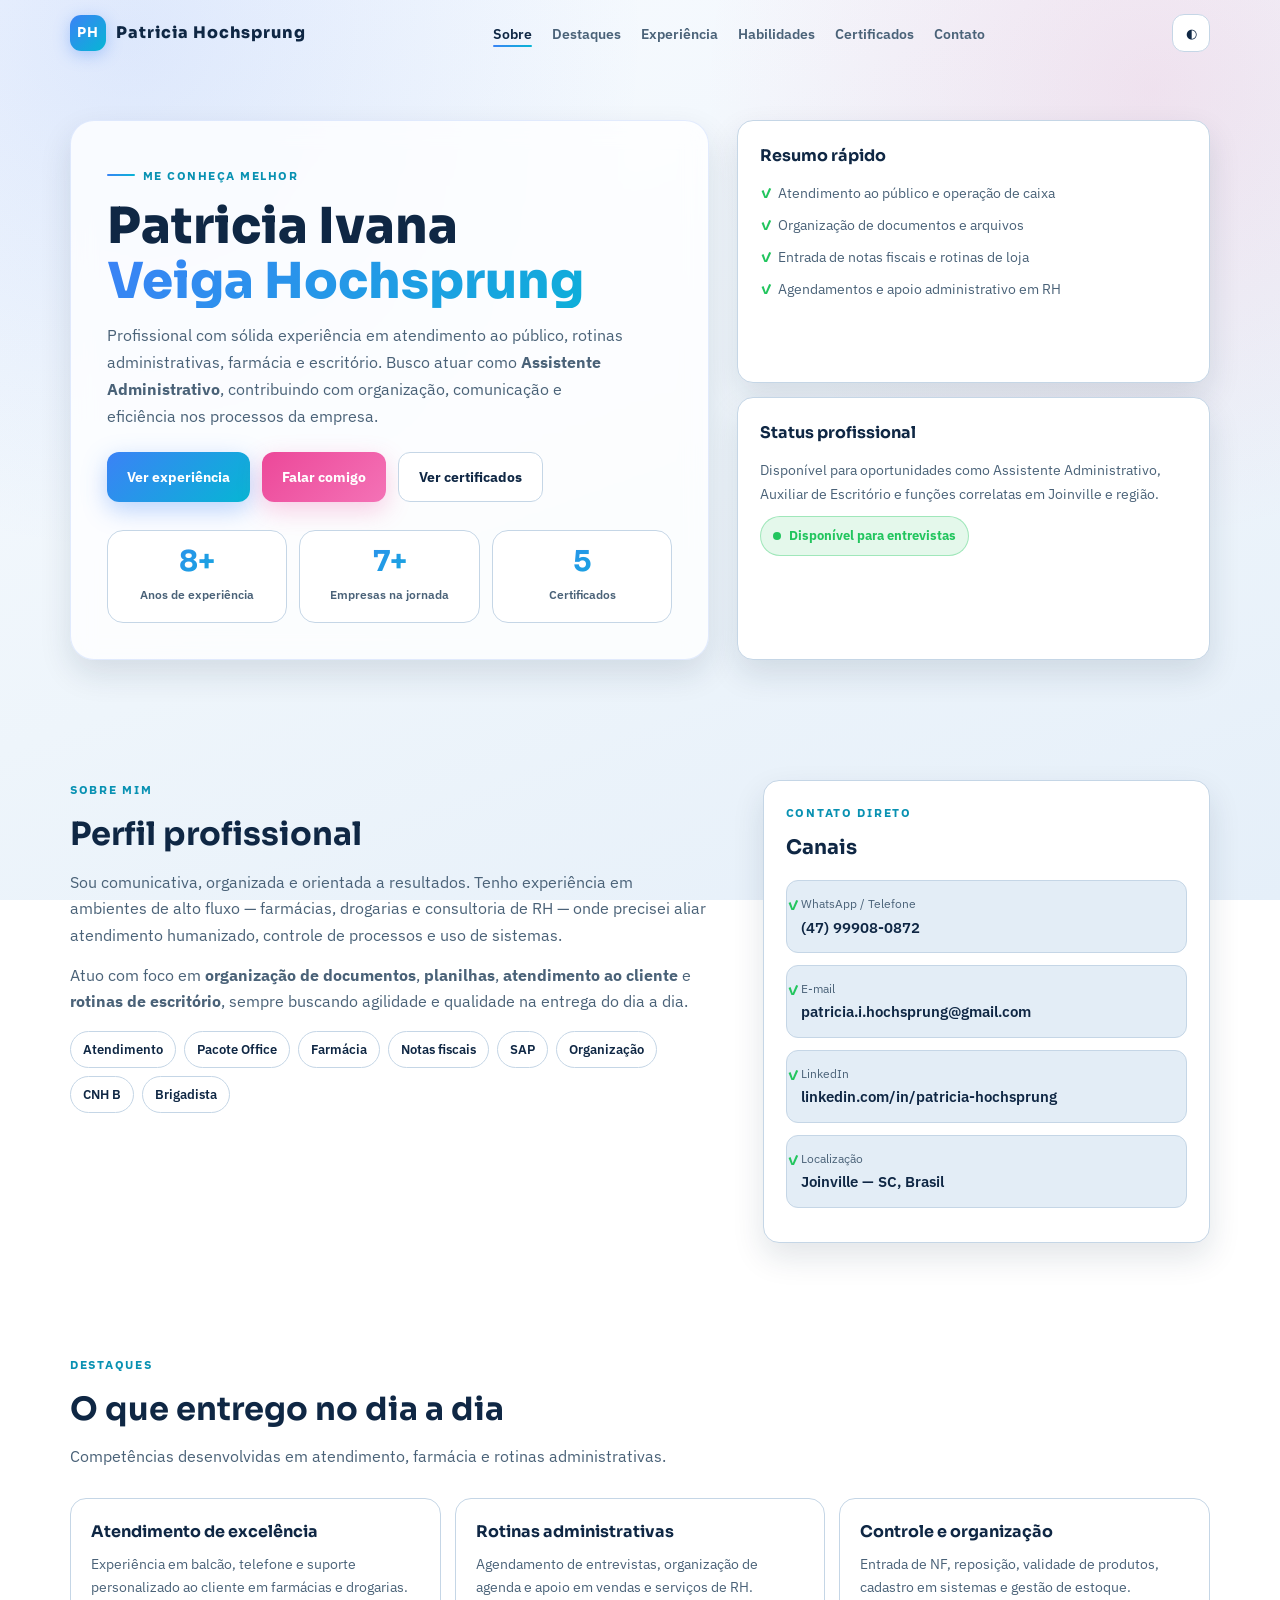
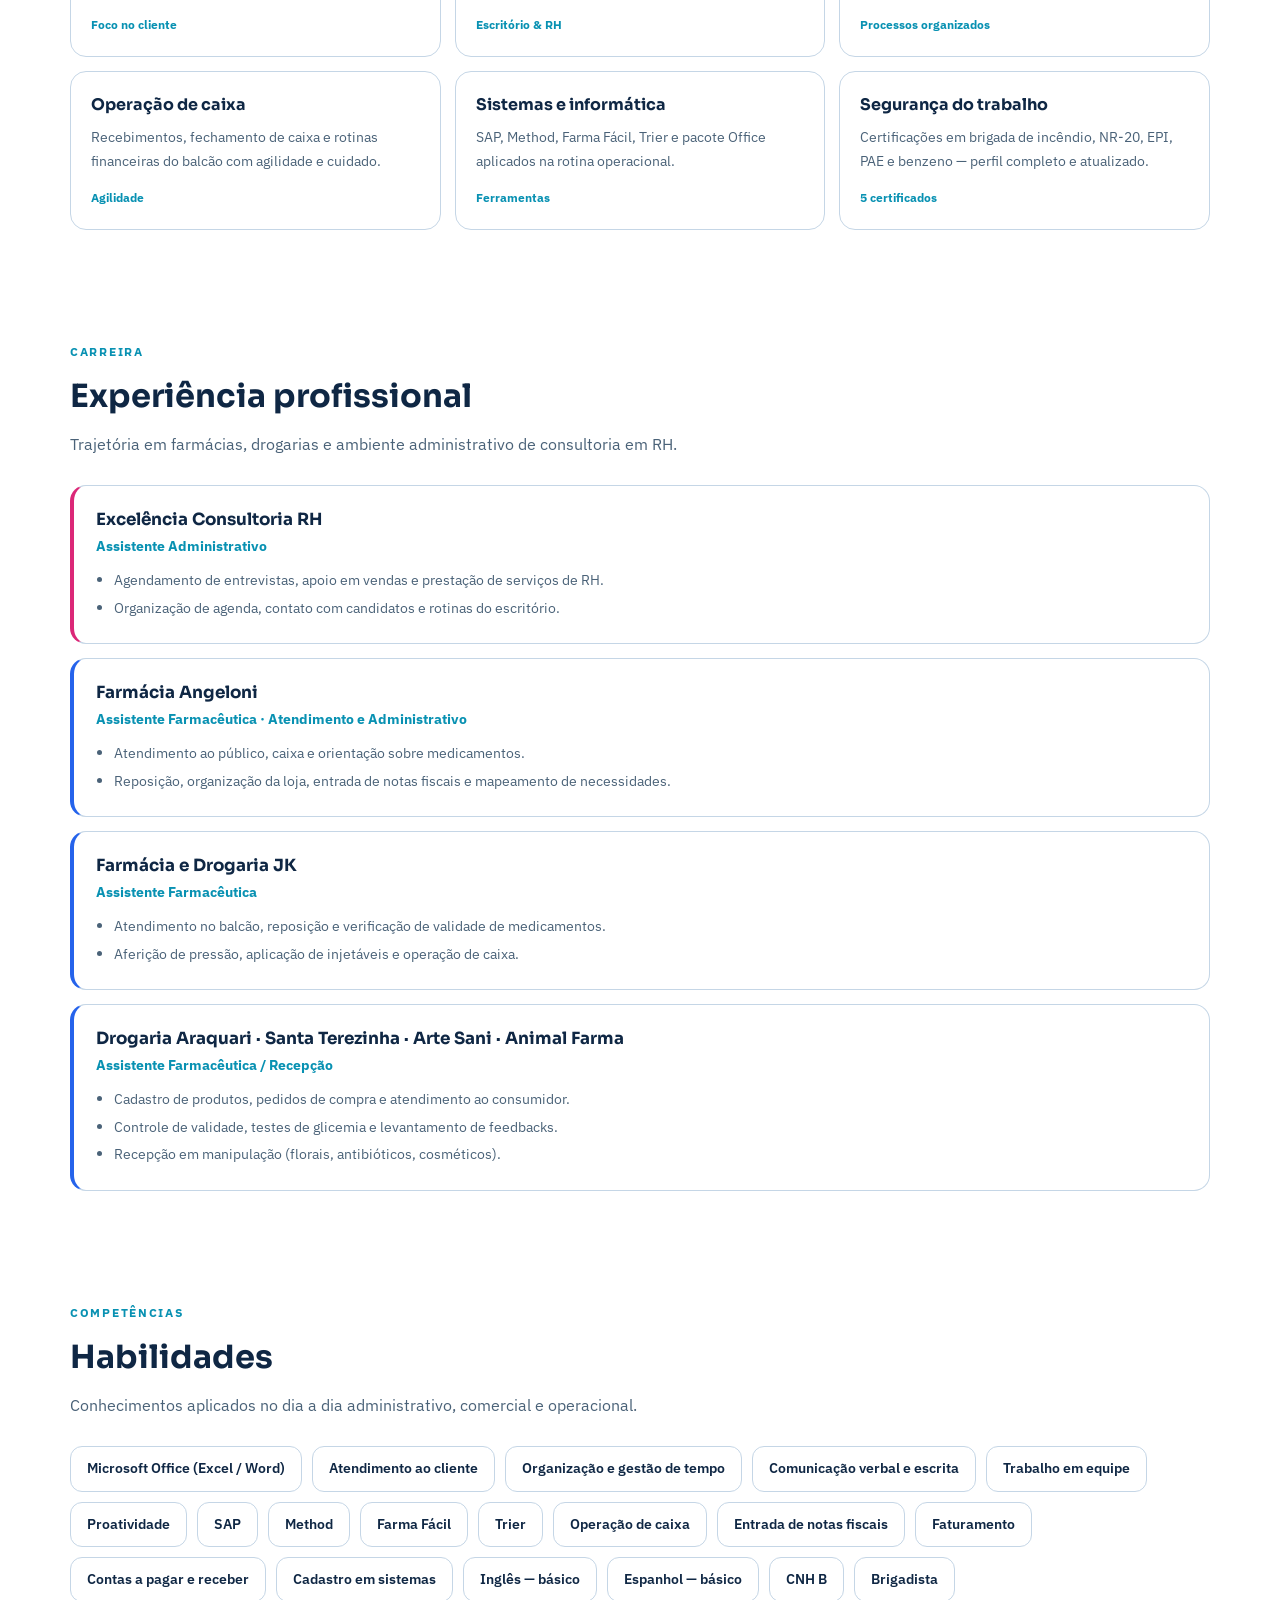
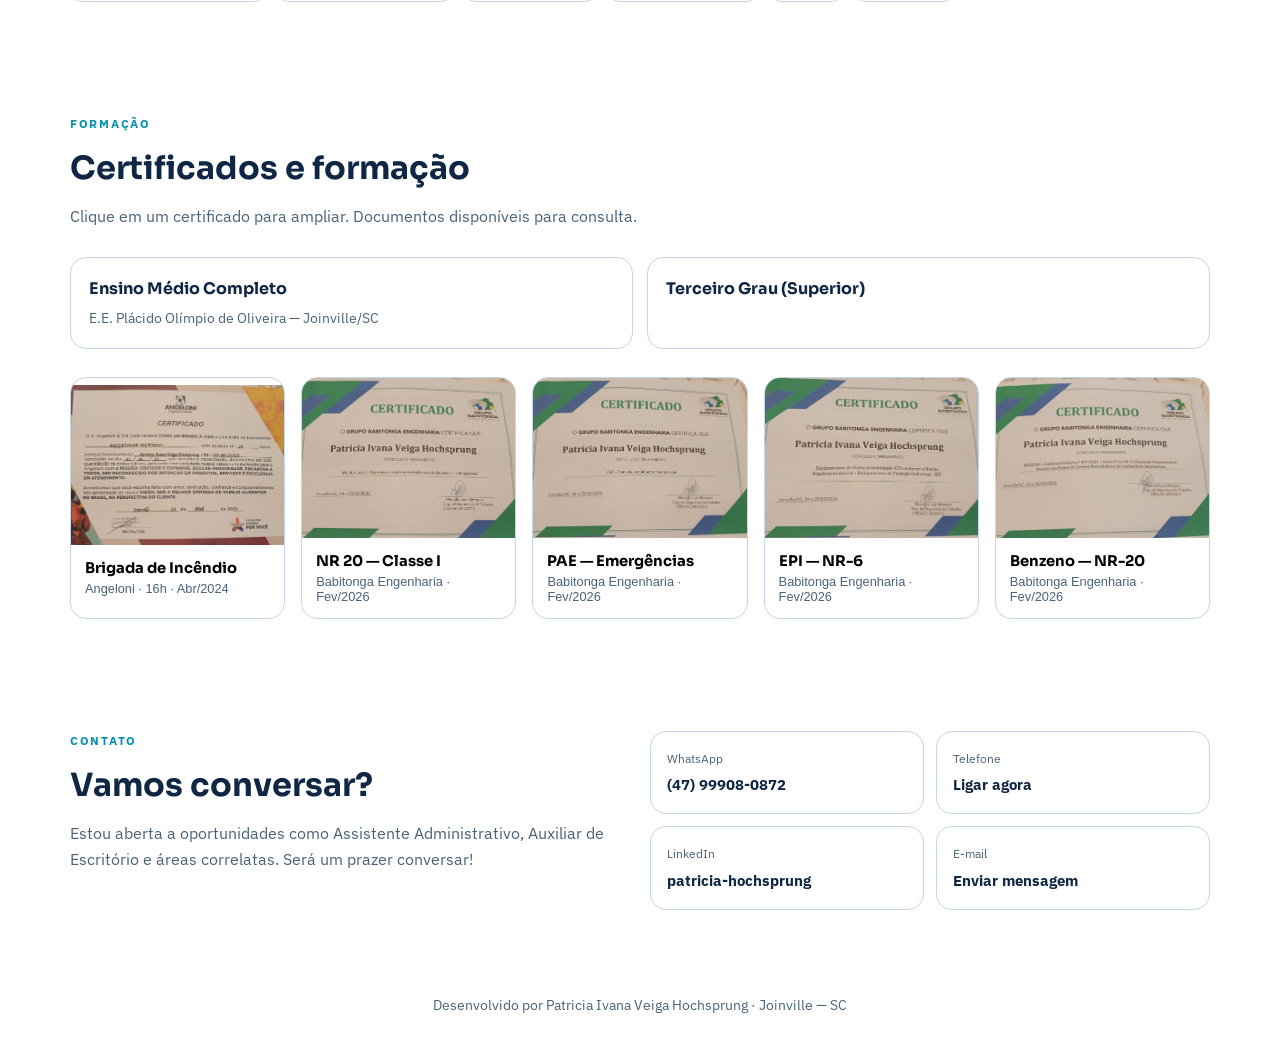
==== commit 990bfd09: "att" ====
--- a/index.html
+++ b/index.html
@@ -257,39 +257,26 @@
           <h2>Habilidades</h2>
           <p>Conhecimentos aplicados no dia a dia administrativo, comercial e operacional.</p>
         </div>
-        <div class="skills-grid">
-          <div class="skill" data-level="85">
-            <div class="skill-head"><span>Microsoft Office (Excel / Word)</span><span>85%</span></div>
-            <div class="skill-bar"><span></span></div>
-          </div>
-          <div class="skill" data-level="90">
-            <div class="skill-head"><span>Atendimento ao cliente</span><span>90%</span></div>
-            <div class="skill-bar"><span></span></div>
-          </div>
-          <div class="skill" data-level="88">
-            <div class="skill-head"><span>Organização e gestão de tempo</span><span>88%</span></div>
-            <div class="skill-bar"><span></span></div>
-          </div>
-          <div class="skill" data-level="82">
-            <div class="skill-head"><span>Comunicação verbal e escrita</span><span>82%</span></div>
-            <div class="skill-bar"><span></span></div>
-          </div>
-          <div class="skill" data-level="75">
-            <div class="skill-head"><span>Sistemas (SAP, Method, Farma Fácil)</span><span>75%</span></div>
-            <div class="skill-bar"><span></span></div>
-          </div>
-          <div class="skill" data-level="70">
-            <div class="skill-head"><span>Faturamento / contas a pagar e receber</span><span>70%</span></div>
-            <div class="skill-bar"><span></span></div>
-          </div>
-          <div class="skill" data-level="55">
-            <div class="skill-head"><span>Inglês</span><span>55%</span></div>
-            <div class="skill-bar"><span></span></div>
-          </div>
-          <div class="skill" data-level="50">
-            <div class="skill-head"><span>Espanhol</span><span>50%</span></div>
-            <div class="skill-bar"><span></span></div>
-          </div>
+        <div class="skill-tags">
+          <span class="skill-tag">Microsoft Office (Excel / Word)</span>
+          <span class="skill-tag">Atendimento ao cliente</span>
+          <span class="skill-tag">Organização e gestão de tempo</span>
+          <span class="skill-tag">Comunicação verbal e escrita</span>
+          <span class="skill-tag">Trabalho em equipe</span>
+          <span class="skill-tag">Proatividade</span>
+          <span class="skill-tag">SAP</span>
+          <span class="skill-tag">Method</span>
+          <span class="skill-tag">Farma Fácil</span>
+          <span class="skill-tag">Trier</span>
+          <span class="skill-tag">Operação de caixa</span>
+          <span class="skill-tag">Entrada de notas fiscais</span>
+          <span class="skill-tag">Faturamento</span>
+          <span class="skill-tag">Contas a pagar e receber</span>
+          <span class="skill-tag">Cadastro em sistemas</span>
+          <span class="skill-tag">Inglês — básico</span>
+          <span class="skill-tag">Espanhol — básico</span>
+          <span class="skill-tag">CNH B</span>
+          <span class="skill-tag">Brigadista</span>
         </div>
       </div>
     </section>
@@ -309,7 +296,7 @@
           </article>
           <article class="edu-card">
             <h3>Terceiro Grau (Superior)</h3>
-            <p>Em andamento / incompleto</p>
+            <p></p>
           </article>
         </div>
 
--- a/assets/css/style.css
+++ b/assets/css/style.css
@@ -547,42 +547,34 @@
 
 .timeline-item li { margin-bottom: 4px; }
 
-/* SKILLS */
-.skills-grid {
-  display: grid;
-  grid-template-columns: repeat(2, 1fr);
-  gap: 14px;
-}
-
-.skill {
-  padding: 16px;
-  border-radius: var(--radius);
-  background: var(--surface);
-  border: 1px solid var(--line);
-}
-
-.skill-head {
+/* SKILLS — tags */
+.skill-tags {
   display: flex;
-  justify-content: space-between;
-  margin-bottom: 8px;
-  font-weight: 700;
-  font-size: 0.9rem;
-}
-
-.skill-bar {
-  height: 8px;
-  border-radius: 999px;
-  background: var(--surface-2);
-  overflow: hidden;
-}
-
-.skill-bar span {
-  display: block;
-  height: 100%;
-  width: 0;
-  border-radius: 999px;
-  background: var(--btn);
-  transition: width 1s ease;
+  flex-wrap: wrap;
+  gap: 10px;
+}
+
+.skill-tag {
+  display: inline-flex;
+  align-items: center;
+  padding: 10px 16px;
+  border-radius: 12px;
+  font-size: 0.88rem;
+  font-weight: 600;
+  color: var(--text);
+  background: var(--surface);
+  border: 1px solid var(--line);
+  transition: transform var(--speed), border-color var(--speed), box-shadow var(--speed);
+}
+
+.skill-tag:hover {
+  transform: translateY(-2px);
+  border-color: color-mix(in srgb, var(--accent) 45%, var(--line));
+  box-shadow: 0 6px 20px rgba(59, 130, 246, 0.12);
+}
+
+body[data-theme="light"] .skill-tag:hover {
+  box-shadow: 0 6px 18px rgba(37, 99, 235, 0.14);
 }
 
 /* CERTIFICATES */
@@ -775,7 +767,7 @@
 @media (max-width: 960px) {
   .hero-grid, .grid-2, .contact-grid { grid-template-columns: 1fr; }
   .highlights { grid-template-columns: 1fr 1fr; }
-  .skills-grid, .edu-cards { grid-template-columns: 1fr; }
+  .edu-cards { grid-template-columns: 1fr; }
 }
 
 @media (max-width: 720px) {
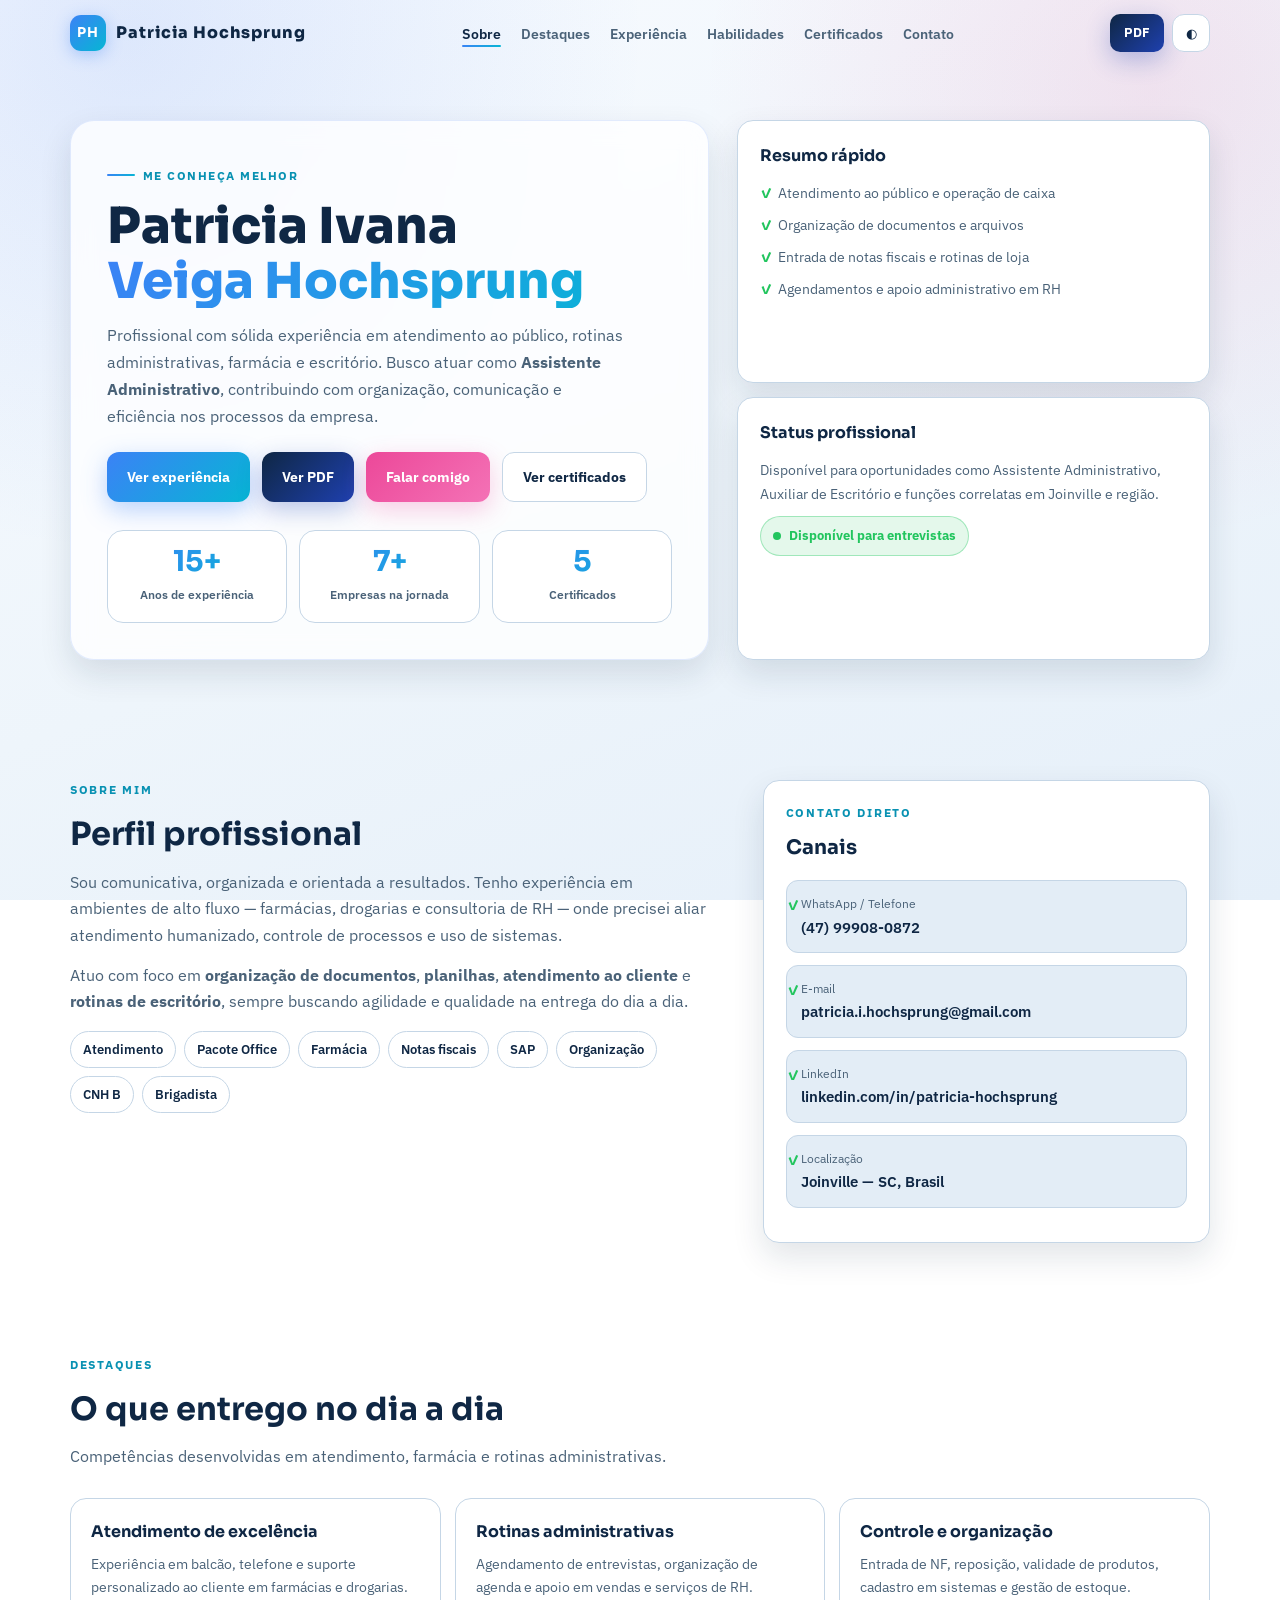
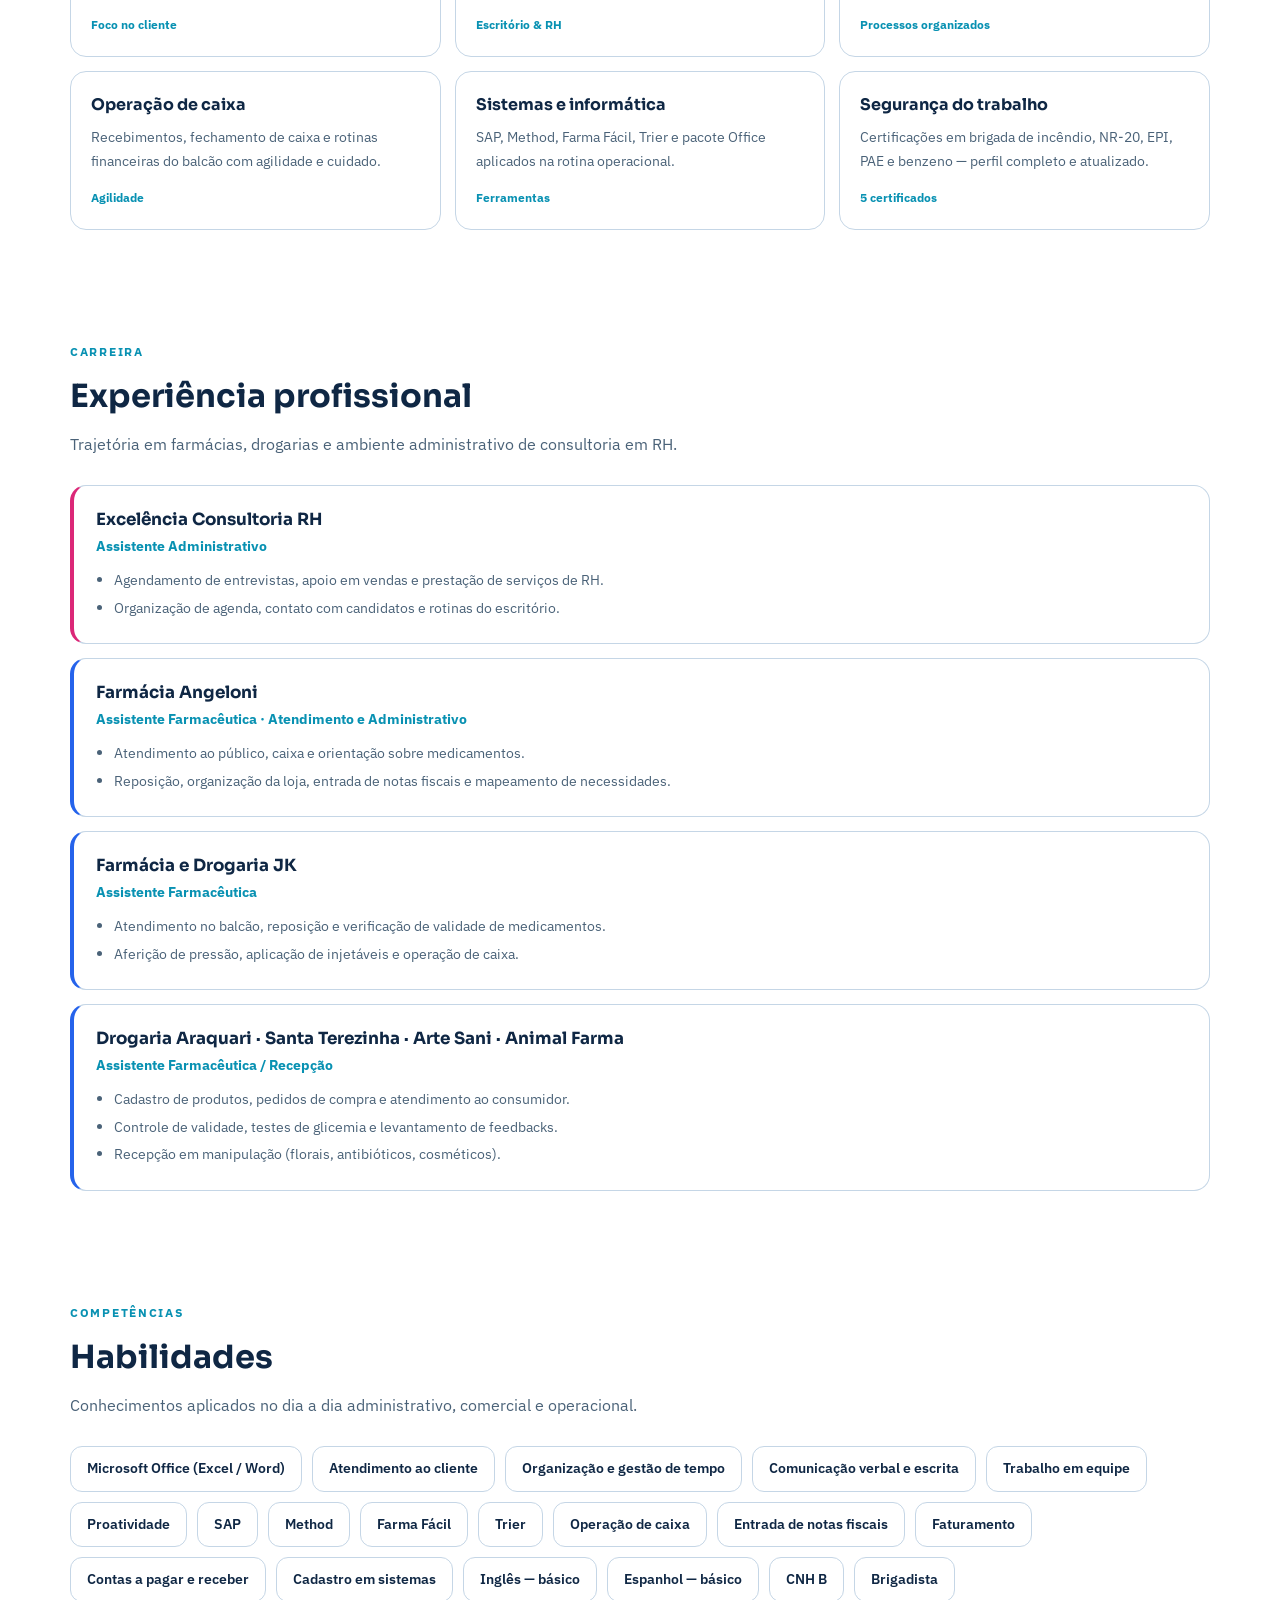
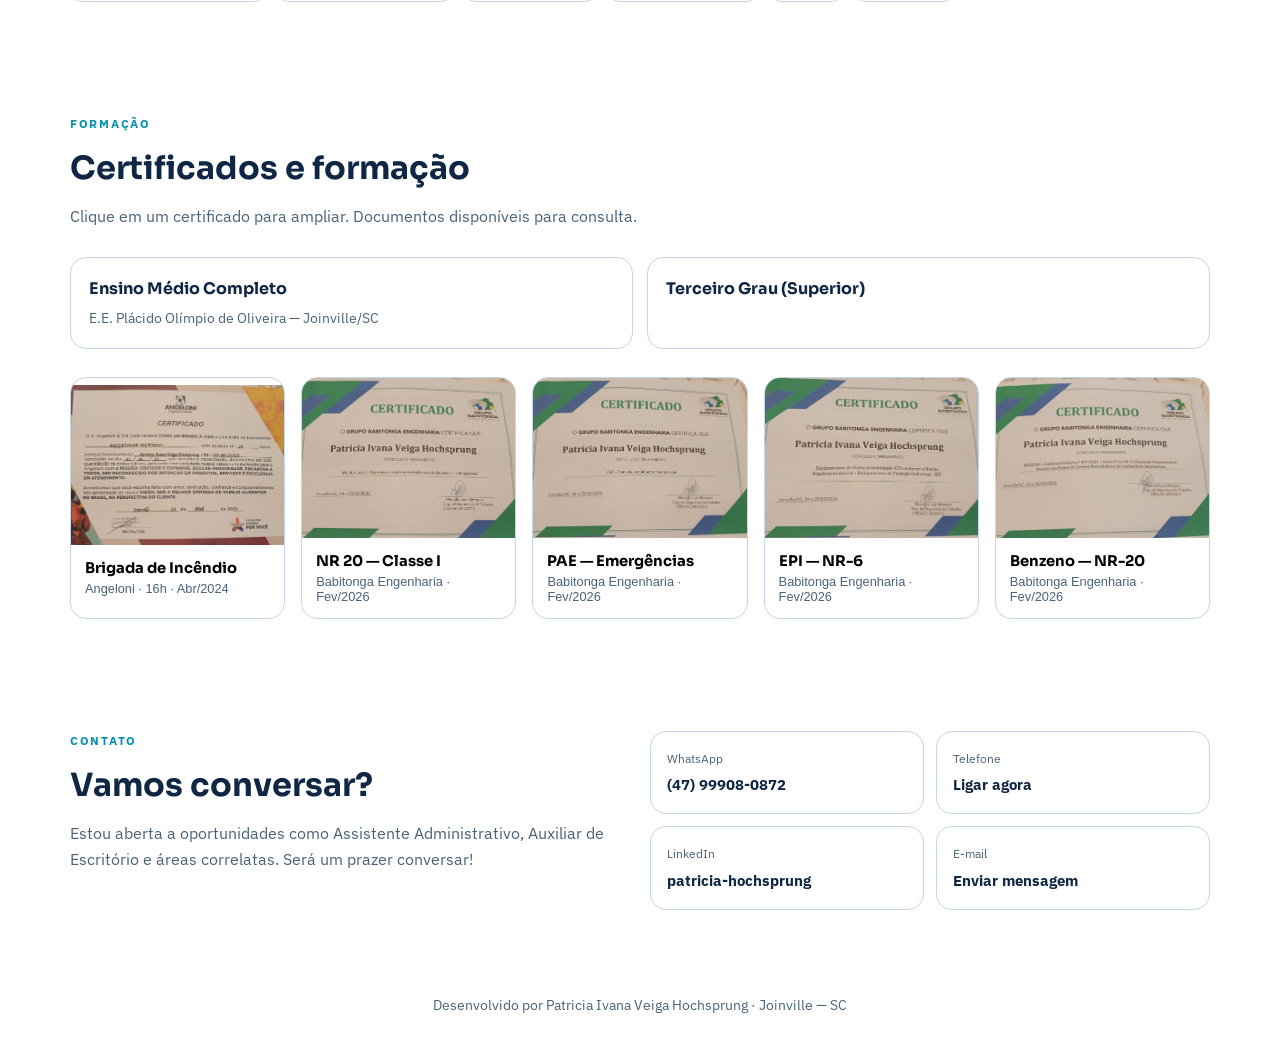
==== commit 166442bd: "att" ====
--- a/index.html
+++ b/index.html
@@ -28,6 +28,7 @@
         <li><a href="#contato">Contato</a></li>
       </ul>
       <div class="nav-actions">
+        <a class="btn btn-pdf btn-nav-pdf" href="public/curriculo.pdf" target="_blank" rel="noopener">PDF</a>
         <button class="icon-btn" type="button" data-theme-toggle aria-label="Alternar tema claro/escuro">◐</button>
         <button class="menu-btn" type="button" data-menu-toggle aria-expanded="false" aria-label="Abrir menu">☰</button>
       </div>
@@ -49,12 +50,13 @@
         </p>
         <div class="hero-actions">
           <a class="btn btn-primary" href="#experiencia">Ver experiência</a>
+          <a class="btn btn-pdf" href="public/curriculo.pdf" target="_blank" rel="noopener">Ver PDF</a>
           <a class="btn btn-whatsapp" href="https://wa.me/55479999080872" target="_blank" rel="noopener">Falar comigo</a>
           <a class="btn btn-secondary" href="#certificados">Ver certificados</a>
         </div>
         <div class="stats">
           <div class="stat">
-            <strong data-count="8" data-suffix="+">0</strong>
+            <strong data-count="15" data-suffix="+">15</strong>
             <span>Anos de experiência</span>
           </div>
           <div class="stat">
--- a/assets/css/style.css
+++ b/assets/css/style.css
@@ -89,6 +89,7 @@
 
 nav.scrolled {
   background: color-mix(in srgb, var(--bg) 85%, transparent);
+  -webkit-backdrop-filter: blur(14px);
   backdrop-filter: blur(14px);
   border-color: var(--line);
   padding: 10px 0;
@@ -199,6 +200,7 @@
   border-radius: var(--radius-xl);
   border: 1px solid var(--hero-border);
   background: var(--hero-glass);
+  -webkit-backdrop-filter: blur(12px);
   backdrop-filter: blur(12px);
   box-shadow: var(--shadow);
 }
@@ -285,6 +287,18 @@
   box-shadow: 0 8px 24px rgba(236, 72, 153, 0.28);
 }
 
+.btn-pdf {
+  background: linear-gradient(135deg, #0f2744, #1e40af);
+  color: #fff;
+  box-shadow: 0 8px 24px rgba(30, 64, 175, 0.3);
+}
+
+.btn-nav-pdf {
+  padding: 8px 14px;
+  font-size: 0.82rem;
+  border-radius: 10px;
+}
+
 .btn:hover { transform: translateY(-2px); }
 
 .stats {
@@ -716,6 +730,7 @@
   position: absolute;
   inset: 0;
   background: rgba(4, 10, 24, 0.82);
+  -webkit-backdrop-filter: blur(6px);
   backdrop-filter: blur(6px);
 }
 
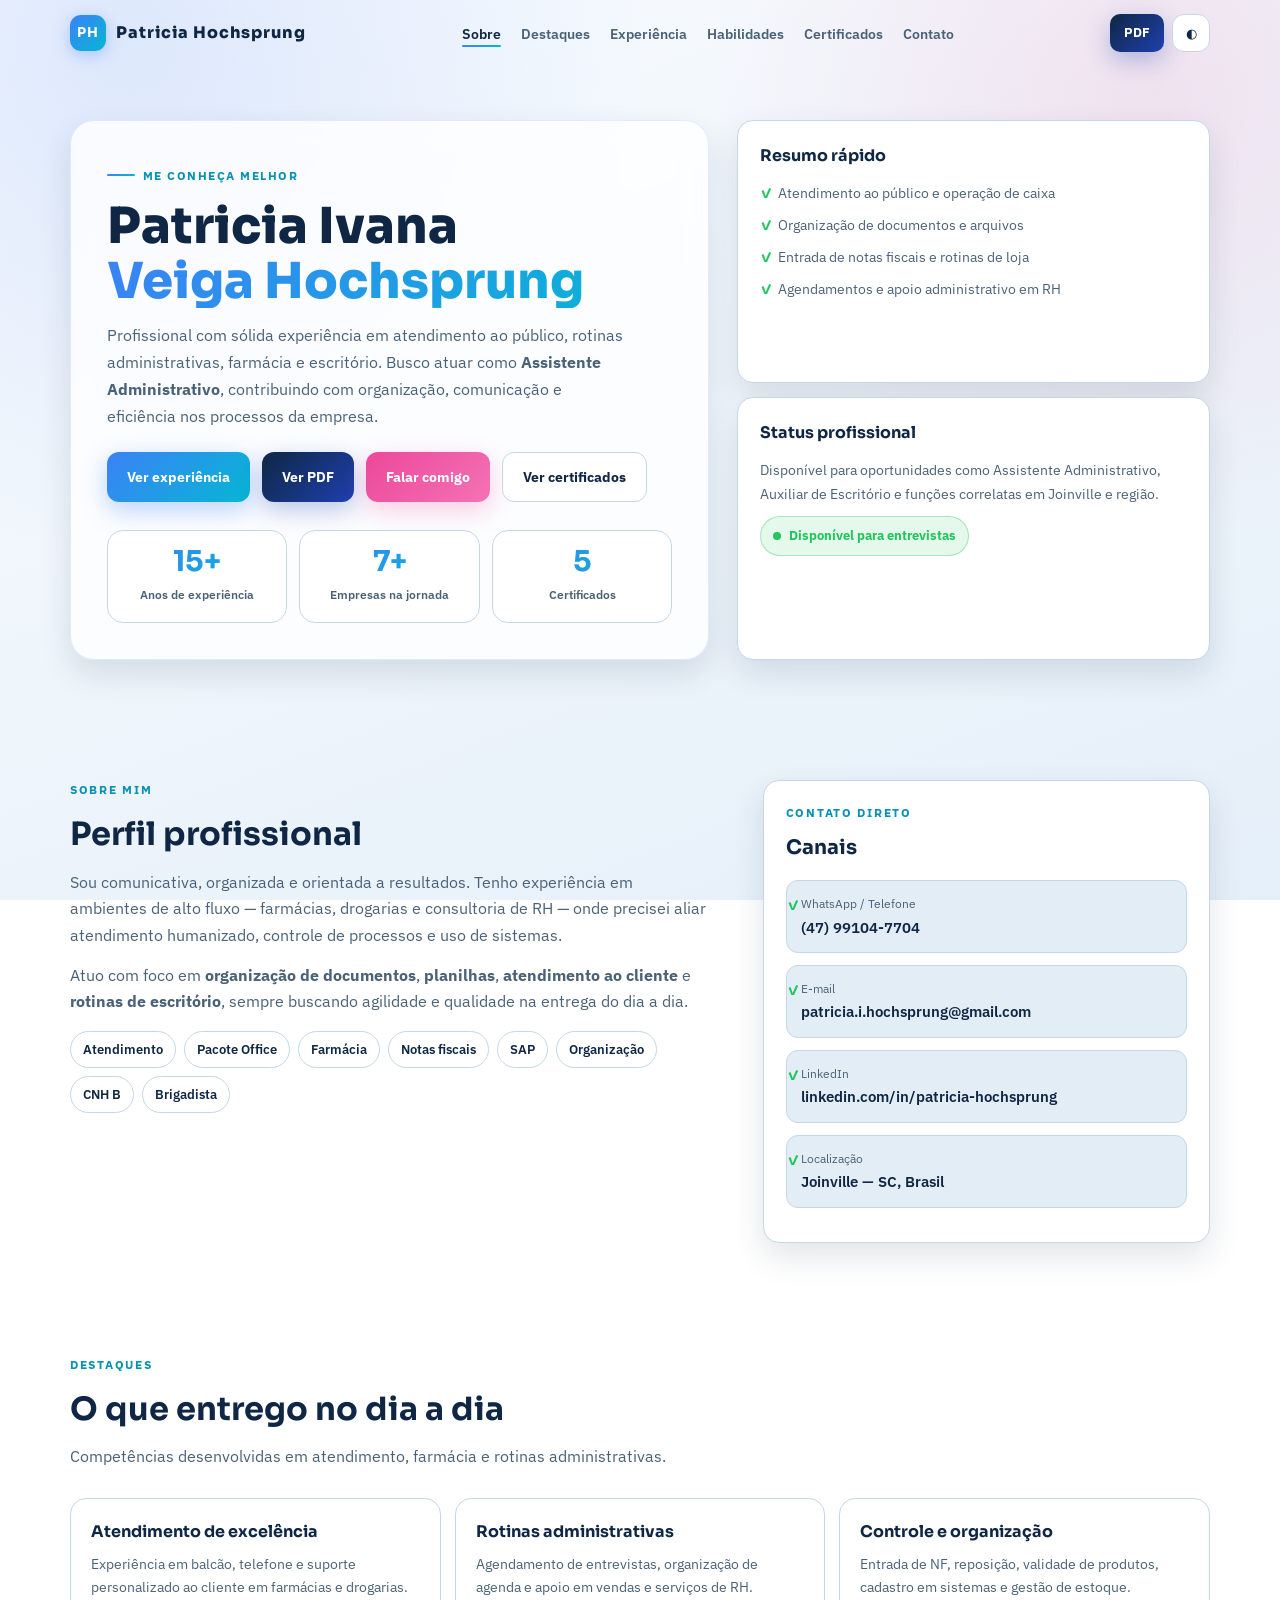
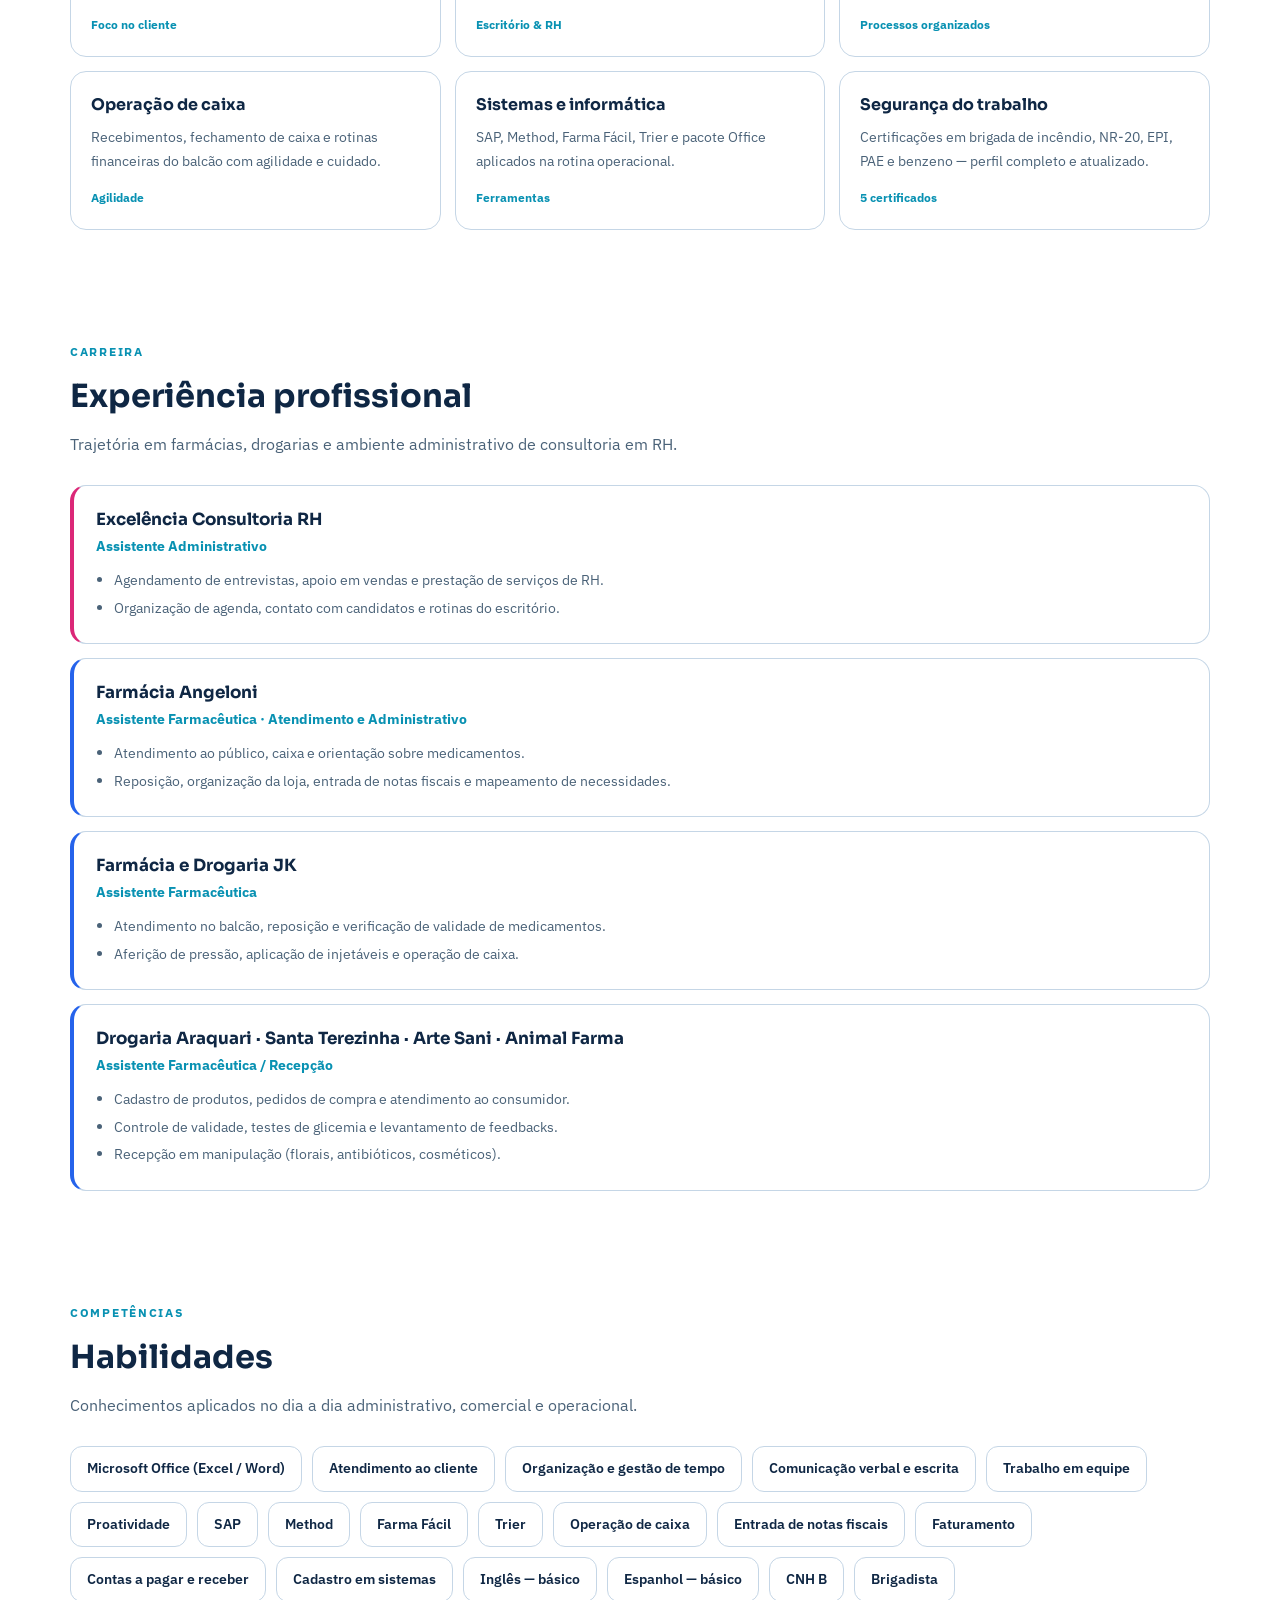
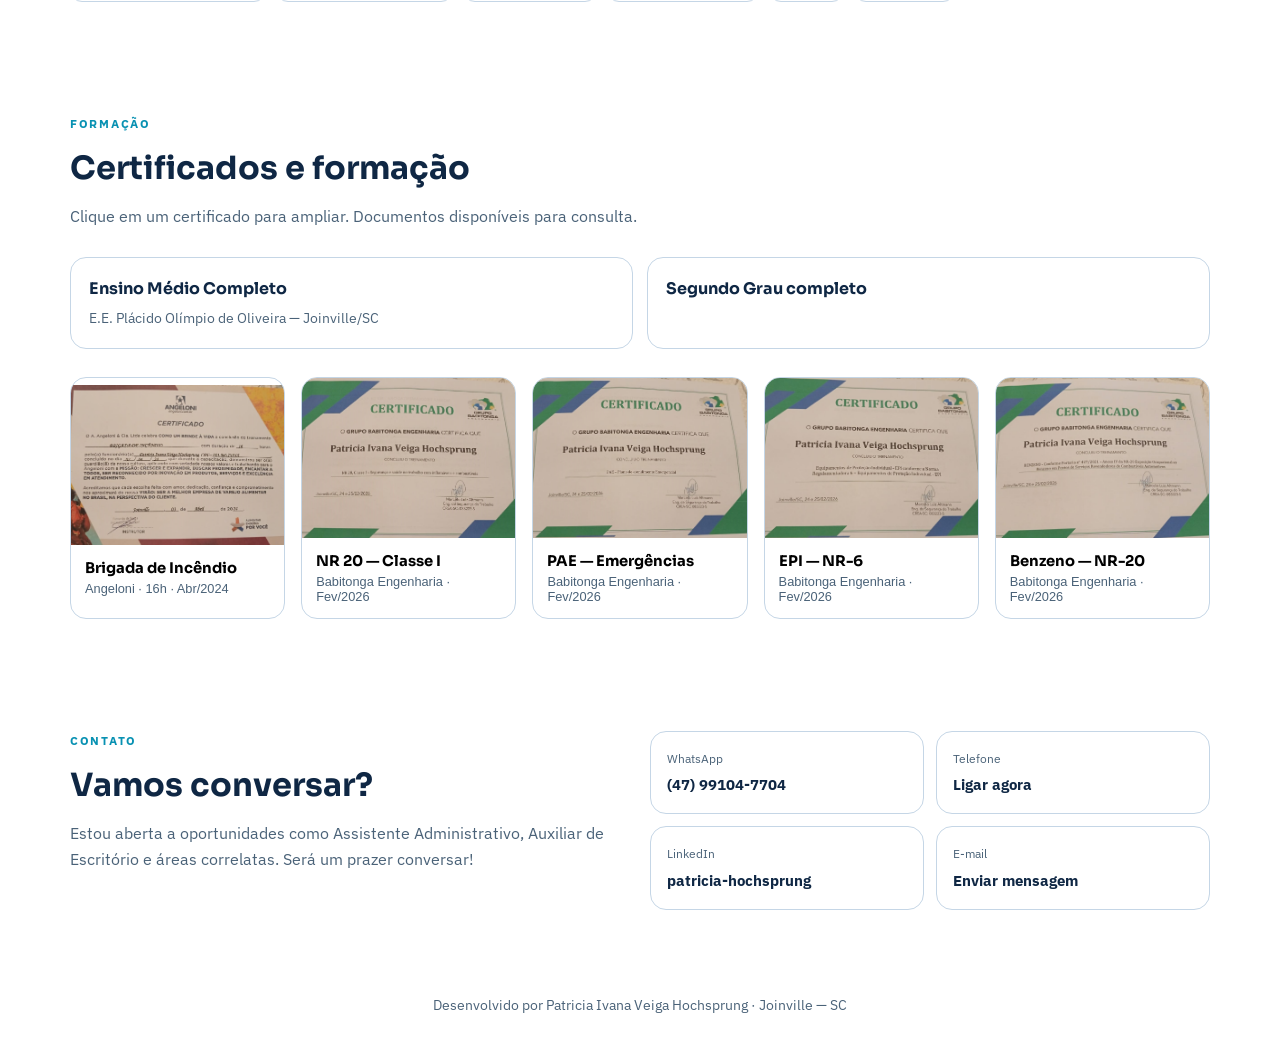
==== commit d285da8d: "att" ====
--- a/index.html
+++ b/index.html
@@ -51,7 +51,7 @@
         <div class="hero-actions">
           <a class="btn btn-primary" href="#experiencia">Ver experiência</a>
           <a class="btn btn-pdf" href="public/curriculo.pdf" target="_blank" rel="noopener">Ver PDF</a>
-          <a class="btn btn-whatsapp" href="https://wa.me/55479999080872" target="_blank" rel="noopener">Falar comigo</a>
+          <a class="btn btn-whatsapp" href="https://wa.me/5547991047704" target="_blank" rel="noopener">Falar comigo</a>
           <a class="btn btn-secondary" href="#certificados">Ver certificados</a>
         </div>
         <div class="stats">
@@ -127,7 +127,7 @@
           <ul class="contact-list">
             <li>
               <small>WhatsApp / Telefone</small>
-              <a href="tel:+55479999080872">(47) 99908-0872</a>
+              <a href="tel:+5547991047704">(47) 99104-7704</a>
             </li>
             <li>
               <small>E-mail</small>
@@ -297,7 +297,7 @@
             <p>E.E. Plácido Olímpio de Oliveira — Joinville/SC</p>
           </article>
           <article class="edu-card">
-            <h3>Terceiro Grau (Superior)</h3>
+            <h3>Segundo Grau completo</h3>
             <p></p>
           </article>
         </div>
@@ -382,11 +382,11 @@
           </p>
         </div>
         <div class="contact-cards">
-          <a class="social-card" href="https://wa.me/55479999080872" target="_blank" rel="noopener">
+          <a class="social-card" href="https://wa.me/5547991047704" target="_blank" rel="noopener">
             <span>WhatsApp</span>
-            <strong>(47) 99908-0872</strong>
+            <strong>(47) 99104-7704</strong>
           </a>
-          <a class="social-card" href="tel:+55479999080872">
+          <a class="social-card" href="tel:+5547991047704">
             <span>Telefone</span>
             <strong>Ligar agora</strong>
           </a>
